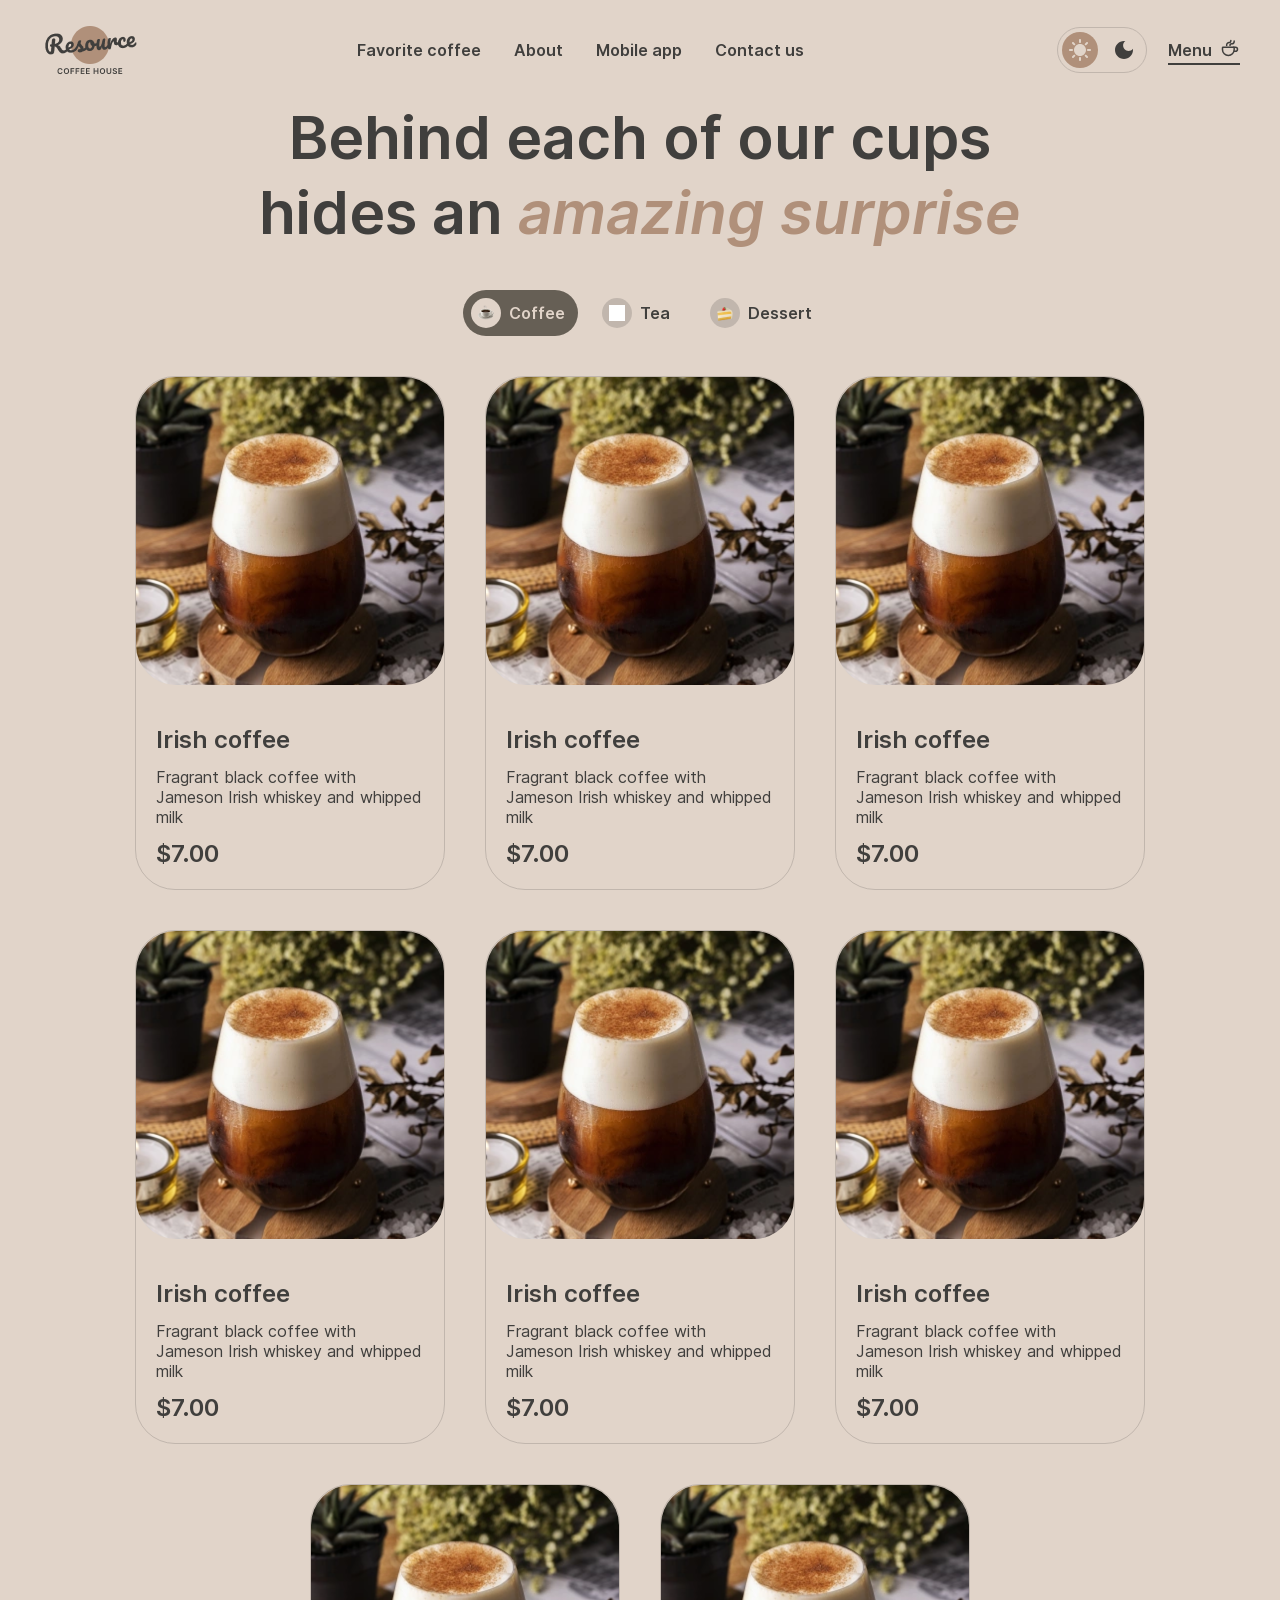
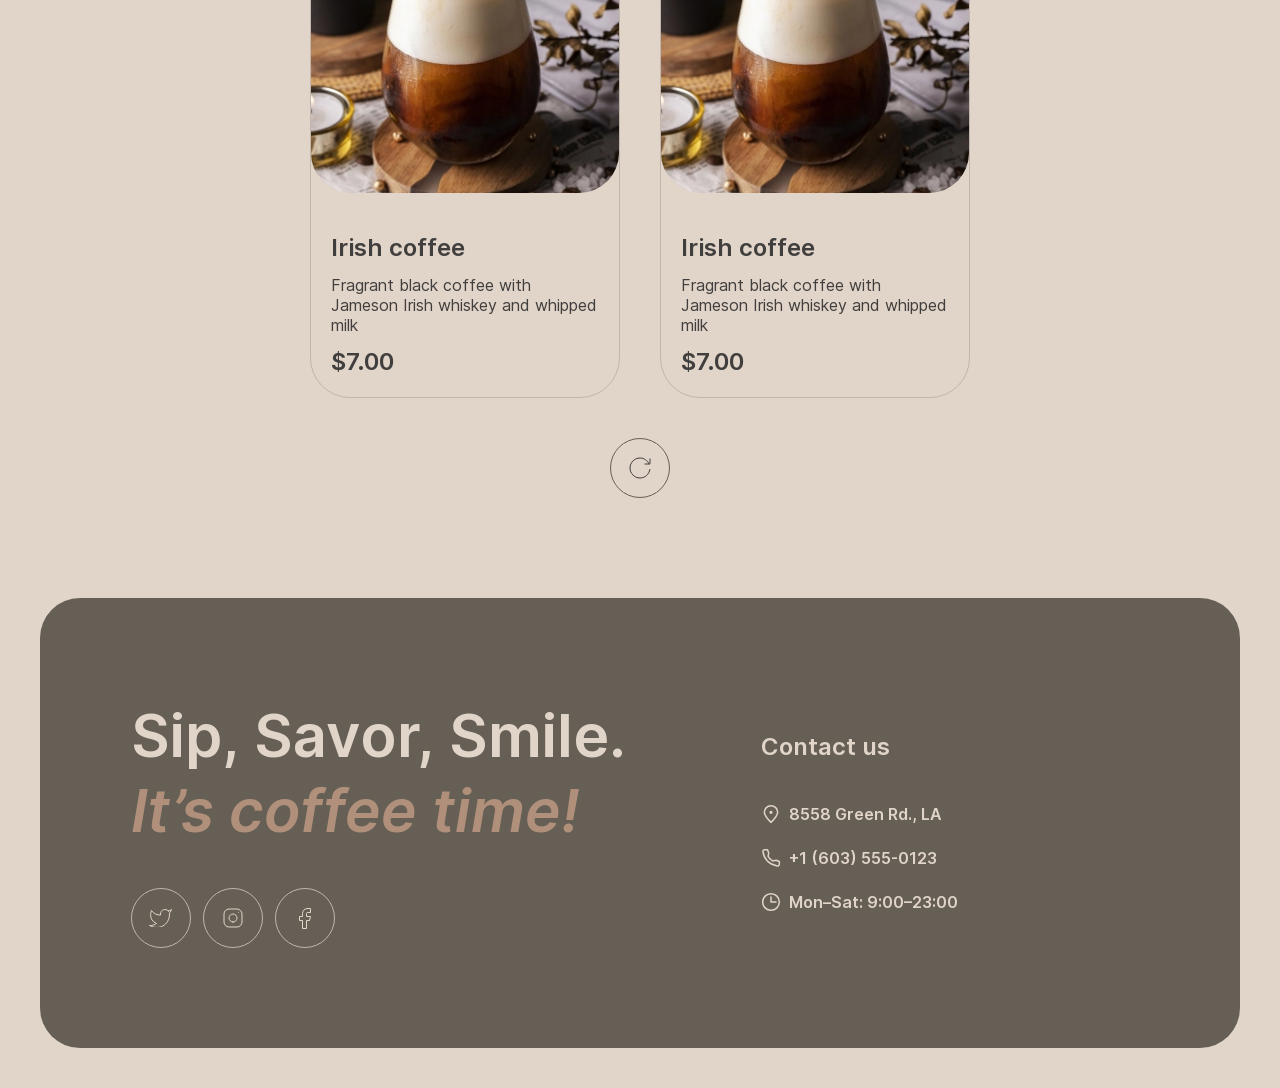
==== coffee.html @ 53952dc1 "feat: add menu page layout" ====
<!doctype html>
<html lang="en">
  <head>
    <meta charset="UTF-8" />
    <meta name="viewport" content="width=device-width, initial-scale=1.0" />
    <title>Coffee House</title>
    <link rel="stylesheet" href="./css/modern-normalize.css" />
    <link rel="stylesheet" href="./css/common.css" />
    <link rel="stylesheet" href="./css/header.css" />
    <link rel="stylesheet" href="./css/coffee.css" />
    <link rel="stylesheet" href="./css/footer.css" />
  </head>
  <body>
    <div class="bgc-wrapper">
      <header class="header">
        <div class="header-logo"></div>
        <nav class="header-nav">
          <ul class="nav-list">
            <li class="nav-item"><a href="#">Favorite coffee</a></li>
            <li class="nav-item"><a href="#">About</a></li>
            <li class="nav-item"><a href="#">Mobile app</a></li>
            <li class="nav-item"><a href="#">Contact us</a></li>
          </ul>
        </nav>
        <div class="header-actions">
          <div class="header-theme">
            <input
              class="input-header"
              type="radio"
              name="theme"
              id="light-theme"
              value="dark"
              checked
            />
            <label for="light-theme" class="label-light">
              <svg
                viewBox="0 0 22 22"
                xmlns="http://www.w3.org/2000/svg"
                xmlns:xlink="http://www.w3.org/1999/xlink"
                width="22.000000"
                height="22.000000"
                fill="none"
                customFrame="#000000"
              >
                <path
                  id="Sun"
                  d="M10 3L10 1C10 0.45 10.45 0 11 0C11.55 0 12 0.45 12 1L12 3C12 3.55 11.55 4 11 4C10.45 4 10 3.55 10 3ZM17.36 6.05L18.77 4.63C19.16 4.24 19.16 3.61 18.77 3.22C18.38 2.83 17.75 2.83 17.36 3.22L15.95 4.64C15.56 5.03 15.56 5.66 15.95 6.05C16.34 6.44 16.97 6.44 17.36 6.05ZM21 10L19 10C18.45 10 18 10.45 18 11C18 11.55 18.45 12 19 12L21 12C21.55 12 22 11.55 22 11C22 10.45 21.55 10 21 10ZM11 18C10.45 18 10 18.45 10 19L10 21C10 21.55 10.45 22 11 22C11.55 22 12 21.55 12 21L12 19C12 18.45 11.55 18 11 18ZM4.64 6.05L3.22 4.64C2.83 4.25 2.83 3.61 3.22 3.23C3.61 2.85 4.25 2.84 4.63 3.23L6.04 4.64C6.43 5.03 6.43 5.67 6.04 6.05C5.65 6.43 5.02 6.44 4.64 6.05ZM15.95 15.95C15.56 16.34 15.56 16.98 15.95 17.36L17.36 18.77C17.75 19.16 18.39 19.16 18.77 18.77C19.16 18.38 19.16 17.74 18.77 17.36L17.36 15.95C16.98 15.56 16.34 15.56 15.95 15.95ZM1 12L3 12C3.55 12 4 11.55 4 11C4 10.45 3.55 10 3 10L1 10C0.45 10 0 10.45 0 11C0 11.55 0.45 12 1 12ZM4.64 18.78L6.05 17.37C6.44 16.98 6.44 16.34 6.05 15.96C5.66 15.58 5.02 15.57 4.64 15.96L3.23 17.37C2.84 17.76 2.84 18.4 3.23 18.78C3.61 19.17 4.25 19.17 4.64 18.78ZM11 5C7.69 5 5 7.69 5 11C5 14.31 7.69 17 11 17C14.31 17 17 14.31 17 11C17 7.69 14.31 5 11 5Z"
                  fill-rule="evenodd"
                />
              </svg>
            </label>
            <input
              class="input-header"
              type="radio"
              name="theme"
              id="dark-theme"
              value="dark"
            />
            <label for="dark-theme" class="label-dark">
              <svg
                viewBox="0 0 18 18"
                xmlns="http://www.w3.org/2000/svg"
                xmlns:xlink="http://www.w3.org/1999/xlink"
                width="18.000000"
                height="18.000000"
                fill="none"
                customFrame="#000000"
              >
                <path
                  id="Moon"
                  d="M9 0C4.03 0 0 4.03 0 9C0 13.97 4.03 18 9 18C13.97 18 18 13.97 18 9C18 8.54 17.96 8.08 17.9 7.64C16.92 9.01 15.32 9.9 13.5 9.9C10.52 9.9 8.1 7.48 8.1 4.5C8.1 2.69 8.99 1.08 10.36 0.0999999C9.92 0.0399999 9.46 0 9 0Z"
                  fill-rule="nonzero"
                />
              </svg>
            </label>
          </div>
          <a class="link-menu active" href="#"
            >Menu
            <svg
              viewBox="0 0 20 20"
              xmlns="http://www.w3.org/2000/svg"
              xmlns:xlink="http://www.w3.org/1999/xlink"
              width="20.000000"
              height="20.000000"
              fill="none"
            >
              <rect
                id="coffee-cup"
                width="20.000000"
                height="20.000000"
                x="0.000000"
                y="0.000000"
              />
              <path
                id="Vector"
                d="M0 7.73333C0 8.0647 0.268629 8.33333 0.6 8.33333L11.0667 8.33333C11.398 8.33333 11.6667 8.0647 11.6667 7.73333L11.6667 5.83333C11.6667 2.61167 9.05499 0 5.83333 0C2.61167 0 0 2.61167 0 5.83333L0 7.73333Z"
                stroke="rgb(64,63,61)"
                stroke-linecap="round"
                stroke-linejoin="round"
                stroke-width="1.500000"
                transform="matrix(-1,0,0,-1,14.167,17.5)"
              />
              <path
                id="Vector 13"
                d="M4.16667 4.58333C4.16667 3.75 3.57143 2.91667 2.38095 2.91667C1.06599 2.91667 0 1.85068 0 0.535714L0 0"
                stroke="rgb(64,63,61)"
                stroke-linecap="round"
                stroke-linejoin="round"
                stroke-width="1.500000"
                transform="matrix(-1,0,0,1,14.167,2.91675)"
              />
              <path
                id="Vector 14"
                d="M4.16667 5L4.16667 4.58333C4.16667 3.20262 3.04738 2.08333 1.66667 2.08333C0.746192 2.08333 0 1.33714 0 0.416667L0 0"
                stroke="rgb(64,63,61)"
                stroke-linecap="round"
                stroke-linejoin="round"
                stroke-width="1.500000"
                transform="matrix(-1,0,0,1,10.833,2.5)"
              />
              <path
                id="Vector"
                d="M13.333 9.16675L15.4163 9.16675C16.5669 9.16675 17.4997 10.0995 17.4997 11.2501C17.4997 12.4007 16.5669 13.3334 15.4163 13.3334L14.1663 13.3334"
                stroke="rgb(64,63,61)"
                stroke-linecap="round"
                stroke-linejoin="round"
                stroke-width="1.500000"
              />
            </svg>
          </a>
          <button class="burger-button"></button>
        </div>
      </header>
      <main>
        <section class="menu">
          <h1 class="title-section">
            Behind each of our cups hides an
            <span class="text-accent">amazing surprise</span>
          </h1>
          <div class="switch-block">
            <input
              class="input-coffee"
              type="radio"
              name="switch-item"
              id="switch-coffee"
              value="coffee"
              checked
            />
            <label for="switch-coffee" class="switch-label switch-coffee">
              <span class="icon-wrapper">
                <img src="./assets/images/icons/coffe-icon.png" alt="" />
              </span>
              <span class="switch-text">Coffee</span>
            </label>
            <input
              class="input-coffee"
              type="radio"
              name="switch-item"
              id="switch-tea"
              value="tea"
            />
            <label for="switch-tea" class="switch-label switch-tea">
              <span class="icon-wrapper">
                <img src="./assets/images/icons/tea-icon.png" alt="" />
              </span>
              <span class="switch-text">Tea</span>
            </label>
            <input
              class="input-coffee"
              type="radio"
              name="switch-item"
              id="switch-dessert"
              value="dessert"
            />
            <label for="switch-dessert" class="switch-label switch-dessert">
              <span class="icon-wrapper">
                <img src="./assets/images/icons/dessert-icon.png" alt="" />
              </span>
              <span class="switch-text">Dessert</span></label
            >
          </div>
          <div class="container-cards">
            <div class="card">
              <div class="card-img">
                <img src="./assets/images/coffee/coffee-1.webp" alt="" />
              </div>
              <div class="card-description">
                <h3 class="card-title">Irish coffee</h3>
                <p class="card-text">
                  Fragrant black coffee with Jameson Irish whiskey and whipped
                  milk
                </p>
                <p class="card-price">$7.00</p>
              </div>
            </div>
            <div class="card">
              <div class="card-img">
                <img src="./assets/images/coffee/coffee-1.webp" alt="" />
              </div>
              <div class="card-description">
                <h3 class="card-title">Irish coffee</h3>
                <p class="card-text">
                  Fragrant black coffee with Jameson Irish whiskey and whipped
                  milk
                </p>
                <p class="card-price">$7.00</p>
              </div>
            </div>
            <div class="card">
              <div class="card-img">
                <img src="./assets/images/coffee/coffee-1.webp" alt="" />
              </div>
              <div class="card-description">
                <h3 class="card-title">Irish coffee</h3>
                <p class="card-text">
                  Fragrant black coffee with Jameson Irish whiskey and whipped
                  milk
                </p>
                <p class="card-price">$7.00</p>
              </div>
            </div>
            <div class="card">
              <div class="card-img">
                <img src="./assets/images/coffee/coffee-1.webp" alt="" />
              </div>
              <div class="card-description">
                <h3 class="card-title">Irish coffee</h3>
                <p class="card-text">
                  Fragrant black coffee with Jameson Irish whiskey and whipped
                  milk
                </p>
                <p class="card-price">$7.00</p>
              </div>
            </div>
            <div class="card">
              <div class="card-img">
                <img src="./assets/images/coffee/coffee-1.webp" alt="" />
              </div>
              <div class="card-description">
                <h3 class="card-title">Irish coffee</h3>
                <p class="card-text">
                  Fragrant black coffee with Jameson Irish whiskey and whipped
                  milk
                </p>
                <p class="card-price">$7.00</p>
              </div>
            </div>
            <div class="card">
              <div class="card-img">
                <img src="./assets/images/coffee/coffee-1.webp" alt="" />
              </div>
              <div class="card-description">
                <h3 class="card-title">Irish coffee</h3>
                <p class="card-text">
                  Fragrant black coffee with Jameson Irish whiskey and whipped
                  milk
                </p>
                <p class="card-price">$7.00</p>
              </div>
            </div>
            <div class="card">
              <div class="card-img">
                <img src="./assets/images/coffee/coffee-1.webp" alt="" />
              </div>
              <div class="card-description">
                <h3 class="card-title">Irish coffee</h3>
                <p class="card-text">
                  Fragrant black coffee with Jameson Irish whiskey and whipped
                  milk
                </p>
                <p class="card-price">$7.00</p>
              </div>
            </div>
            <div class="card">
              <div class="card-img">
                <img src="./assets/images/coffee/coffee-1.webp" alt="" />
              </div>
              <div class="card-description">
                <h3 class="card-title">Irish coffee</h3>
                <p class="card-text">
                  Fragrant black coffee with Jameson Irish whiskey and whipped
                  milk
                </p>
                <p class="card-price">$7.00</p>
              </div>
            </div>
          </div>
          <button class="button-refresh">
            <svg
              viewBox="0 0 24 24"
              xmlns="http://www.w3.org/2000/svg"
              xmlns:xlink="http://www.w3.org/1999/xlink"
              width="24.000000"
              height="24.000000"
              fill="none"
            >
              <path
                id="Ellipse"
                d="M21.8883 13.5C21.1645 18.3113 17.013 22 12 22C6.47715 22 2 17.5228 2 12C2 6.47715 6.47715 2 12 2C16.1006 2 19.6248 4.46819 21.1679 8"
                stroke-linecap="round"
                stroke-linejoin="round"
                stroke-width="1.000000"
              />
              <path
                id="Ellipse"
                d="M17 8L21.4 8C21.7314 8 22 7.73137 22 7.4L22 3"
                stroke-linecap="round"
                stroke-linejoin="round"
                stroke-width="1.000000"
              />
            </svg>
          </button>
        </section>
      </main>
      <footer class="footer">
        <div class="footer-offer">
          <h2 class="title-section">
            Sip, Savor, Smile.
            <span class="text-accent">It’s coffee time!</span>
          </h2>
          <ul class="social-link-list">
            <li class="social-link-item">
              <a class="social-link-link" href="#"
                ><svg
                  viewBox="0 0 23 18.949"
                  xmlns="http://www.w3.org/2000/svg"
                  xmlns:xlink="http://www.w3.org/1999/xlink"
                  width="23.000000"
                  height="18.948975"
                  fill="none"
                  customFrame="#000000"
                >
                  <path
                    id="Vector"
                    d="M19.36 2.04518C18.7577 1.35269 17.9573 0.861875 17.067 0.639109C16.1767 0.416343 15.2395 0.472378 14.3821 0.799636C13.5247 1.12689 12.7884 1.70958 12.273 2.4689C11.7575 3.22821 11.4877 4.12752 11.5 5.04518L11.5 6.04518C9.74263 6.09075 8.00127 5.701 6.43101 4.91063C4.86074 4.12026 3.51032 2.95382 2.5 1.51518C2.5 1.51518 -1.5 10.5152 7.5 14.5152C5.44053 15.9131 2.98716 16.6141 0.5 16.5152C9.5 21.5152 20.5 16.5152 20.5 5.01518C20.4991 4.73664 20.4723 4.45878 20.42 4.18518C21.4406 3.17868 22.5 0.515183 22.5 0.515183C22.5 0.515183 20.4821 1.70729 19.36 2.04518Z"
                    fill-rule="nonzero"
                    stroke-linecap="round"
                    stroke-linejoin="round"
                    stroke-width="1.000000"
                  />
                </svg>
              </a>
            </li>
            <li class="social-link-item">
              <a class="social-link-link" href="#">
                <svg
                  viewBox="0 0 24 24"
                  xmlns="http://www.w3.org/2000/svg"
                  width="24"
                  height="24"
                  fill="none"
                  stroke="currentColor"
                  stroke-width="1"
                >
                  <path
                    id="Vector"
                    d="M12 16C9.79086 16 8 14.2091 8 12C8 9.79086 9.79086 8 12 8C14.2091 8 16 9.79086 16 12C16 14.2091 14.2091 16 12 16Z"
                    stroke-linecap="round"
                    stroke-linejoin="round"
                  />
                  <path
                    id="Vector"
                    d="M3 16C3 18.7614 5.23858 21 8 21L16 21C18.7614 21 21 18.7614 21 16L21 8C21 5.23858 18.7614 3 16 3L8 3C5.23858 3 3 5.23858 3 8L3 16Z"
                  />
                  <path
                    id="Vector"
                    d="M17.5 6.51L17.51 6.5"
                    stroke-linecap="round"
                    stroke-linejoin="round"
                  />
                </svg>
              </a>
            </li>
            <li class="social-link-item">
              <a class="social-link-link" href="#">
                <svg
                  viewBox="0 0 12 21"
                  xmlns="http://www.w3.org/2000/svg"
                  xmlns:xlink="http://www.w3.org/1999/xlink"
                  width="12.000000"
                  height="21.000000"
                  fill="none"
                  customFrame="#000000"
                >
                  <path
                    id="Vector"
                    d="M8.5 0.5C7.17392 0.5 5.90215 1.02678 4.96447 1.96447C4.02678 2.90215 3.5 4.17392 3.5 5.5L3.5 8.5L0.5 8.5L0.5 12.5L3.5 12.5L3.5 20.5L7.5 20.5L7.5 12.5L10.5 12.5L11.5 8.5L7.5 8.5L7.5 5.5C7.5 5.23478 7.60536 4.98043 7.79289 4.79289C7.98043 4.60536 8.23478 4.5 8.5 4.5L11.5 4.5L11.5 0.5L8.5 0.5Z"
                    fill-rule="nonzero"
                    stroke-linecap="round"
                    stroke-linejoin="round"
                    stroke-width="1.000000"
                  />
                </svg>
              </a>
            </li>
          </ul>
        </div>
        <div class="footer-contacts">
          <h3 class="heading-contacts">Contact us</h3>
          <ul class="contacts-list">
            <li class="contacts-item">
              <a class="contacts-link" href="#">
                <svg
                  viewBox="0 0 20 20"
                  xmlns="http://www.w3.org/2000/svg"
                  xmlns:xlink="http://www.w3.org/1999/xlink"
                  width="20.000000"
                  height="20.000000"
                  fill="none"
                >
                  <rect
                    id="pin-alt"
                    width="20.000000"
                    height="20.000000"
                    x="0.000000"
                    y="0.000000"
                  />
                  <path
                    id="Ellipse"
                    d="M9.99967 18.3332C9.99967 18.3332 3.33301 12.0151 3.33301 8.33317C3.33301 4.65127 6.31778 1.6665 9.99967 1.6665C13.6816 1.6665 16.6663 4.65127 16.6663 8.33317C16.6663 12.0151 9.99967 18.3332 9.99967 18.3332Z"
                    fill-rule="nonzero"
                    stroke="rgb(225,212,201)"
                    stroke-width="1.500000"
                  />
                  <path
                    id="Vector"
                    d="M10.0003 9.16667C10.4606 9.16667 10.8337 8.79357 10.8337 8.33333C10.8337 7.8731 10.4606 7.5 10.0003 7.5C9.54009 7.5 9.16699 7.8731 9.16699 8.33333C9.16699 8.79357 9.54009 9.16667 10.0003 9.16667Z"
                    fill="rgb(225,212,201)"
                    fill-rule="nonzero"
                  />
                  <path
                    id="Vector"
                    d="M10.0003 9.16667C9.54009 9.16667 9.16699 8.79357 9.16699 8.33333C9.16699 7.8731 9.54009 7.5 10.0003 7.5C10.4606 7.5 10.8337 7.8731 10.8337 8.33333C10.8337 8.79357 10.4606 9.16667 10.0003 9.16667Z"
                    fill-rule="nonzero"
                    stroke="rgb(225,212,201)"
                    stroke-linecap="round"
                    stroke-linejoin="round"
                    stroke-width="1.500000"
                  />
                </svg>
                <span>8558 Green Rd., LA</span>
              </a>
            </li>
            <li class="contacts-item">
              <a class="contacts-link" href="">
                <svg
                  viewBox="0 0 20 20"
                  xmlns="http://www.w3.org/2000/svg"
                  xmlns:xlink="http://www.w3.org/1999/xlink"
                  width="20.000000"
                  height="20.000000"
                  fill="none"
                >
                  <rect
                    id="phone"
                    width="20.000000"
                    height="20.000000"
                    x="0.000000"
                    y="0.000000"
                  />
                  <path
                    id="Path"
                    d="M11.6665 12.9165C9.34845 11.753 7.91654 10.4165 7.08321 8.33317L7.72483 4.89142L6.51197 1.6665L3.72946 1.6665C2.60191 1.6665 1.7147 2.59979 1.90113 3.71181C2.29897 6.08478 3.37245 10.0391 6.24987 12.9165C9.27291 15.9395 13.5648 17.3312 16.1366 17.9284C17.2978 18.198 18.3332 17.2907 18.3332 16.0986L18.3332 13.4842L15.0984 12.2515L11.6665 12.9165Z"
                    fill-rule="nonzero"
                    stroke="rgb(225,212,201)"
                    stroke-linecap="round"
                    stroke-linejoin="round"
                    stroke-width="1.500000"
                  />
                </svg>
                <span>+1 (603) 555-0123</span>
              </a>
            </li>
            <li class="contacts-item">
              <a class="contacts-link" href="">
                <svg
                  viewBox="0 0 20 20"
                  xmlns="http://www.w3.org/2000/svg"
                  xmlns:xlink="http://www.w3.org/1999/xlink"
                  width="20.000000"
                  height="20.000000"
                  fill="none"
                >
                  <rect
                    id="clock"
                    width="20.000000"
                    height="20.000000"
                    x="0.000000"
                    y="0.000000"
                  />
                  <path
                    id="Vector"
                    d="M10 5L10 10L15 10"
                    stroke="rgb(225,212,201)"
                    stroke-linecap="round"
                    stroke-linejoin="round"
                    stroke-width="1.500000"
                  />
                  <path
                    id="Vector"
                    d="M10.0003 18.3332C5.39795 18.3332 1.66699 14.6022 1.66699 9.99984C1.66699 5.39746 5.39795 1.6665 10.0003 1.6665C14.6027 1.6665 18.3337 5.39746 18.3337 9.99984C18.3337 14.6022 14.6027 18.3332 10.0003 18.3332Z"
                    stroke="rgb(225,212,201)"
                    stroke-linecap="round"
                    stroke-linejoin="round"
                    stroke-width="1.500000"
                  />
                </svg>
                <span>Mon–Sat: 9:00–23:00</span>
              </a>
            </li>
          </ul>
        </div>
      </footer>
    </div>
  </body>
</html>
---- css/common.css ----
h1,
h2,
h3,
h4,
p,
figure {
  margin: 0;
}

ul,
ol {
  list-style: none;
  margin: 0;
  padding: 0;
}

a {
  text-decoration: none;
  color: inherit;
}

img {
  max-width: 100%;
  display: block;
}

@font-face {
  font-display: swap;
  font-family: "Inter";
  font-style: normal;
  font-weight: 400;
  src: url("../assets/fonts/Inter-Regular.woff2") format("woff2");
}

@font-face {
  font-display: swap;
  font-family: "Inter";
  font-style: italic;
  font-weight: 400;
  src: url("../assets/fonts/Inter-Italic.woff2") format("woff2");
}

@font-face {
  font-display: swap;
  font-family: "Inter";
  font-style: normal;
  font-weight: 600;
  src: url("../assets/fonts/Inter-SemiBold.woff2") format("woff2");
}

@font-face {
  font-display: swap;
  font-family: "Inter";
  font-style: italic;
  font-weight: 600;
  src: url("../assets/fonts/Inter-SemiBoldItalic.woff2") format("woff2");
}

:root {
  --text-primary: #403f3d;
  --text-inverse: #e1d4c9;
  --text-accent: #b0907a;

  --bgc-page: #e1d4c9;
  --bgc-container: #665f55;
  --bgc-overlay: #403f3dcc;

  --border-primary: #c1b6ad;
  --border-inverse: #665f55;

  --fs-basic: 1rem;

  --logo-url: url("../assets/images/logo/logo.png");
}

/* :root.dark {
  --text-primary: #e1d4c9;

  --bgc-page: #292826;
  --bgc-container: #403f3d;
  --bgc-overlay: #292826;

  --border-primary: #665f55;
  --border-inverse: #c1b6ad;

    --logo-url: url("../assets/images/logo/logo-dark.png");
} */

body {
  font-family: "Inter", sans-serif;
  font-size: var(--fs-basic);
  color: var(--text-primary);
}

.bgc-wrapper {
  max-width: 1440px;
  margin: 0 auto;
  padding: 20px 40px 40px;
  background-color: var(--bgc-page);
}

.title-section {
  font-size: 3.75rem;
  font-weight: 600;
  line-height: 125%;
  letter-spacing: 0;
}

.text-accent {
  font-style: italic;
  color: var(--text-accent);
}

@media (max-width: 768px) {
  .bgc-wrapper {
    padding-inline: clamp(
      16px,
      calc(16px + (40 - 16) * ((100vw - 380px) / (768 - 380))),
      40px
    );
  }

  .title-section {
    font-size: clamp(
      32px,
      calc(32px + (60 - 32) * ((100vw - 380px) / (768 - 380))),
      60px
    );
  }
}
---- css/header.css ----
.header {
  display: flex;
  justify-content: space-between;
  align-items: center;
  gap: 15px;
  width: 100%;
}

.header-logo {
  flex-shrink: 0;
  width: 100px;
  height: 60px;
  background: var(--logo-url) no-repeat center / cover;
}

.nav-list {
  display: flex;
  gap: clamp(
    10px,
    calc(10px + (40 - 10) * ((100vw - 768px) / (1440 - 768))),
    40px
  );
}

.nav-item a {
  display: block;
  font-size: 1rem;
  font-weight: 600;
  line-height: 150%;
  letter-spacing: 0%;
}

.header-actions {
  display: flex;
  align-items: center;
  margin-left: clamp(
    10px,
    calc(10px + (44 - 10) * ((100vw - 768px) / (1440 - 768))),
    44px
  );
  gap: clamp(
    10px,
    calc(10px + (24 - 10) * ((100vw - 768px) / (1440 - 768))),
    24px
  );
}

.header-theme {
  display: flex;
  gap: 8px;
  padding: 4px;
  border-radius: 100px;
  border: 1px solid var(--border-primary);
}

input[type="radio"] {
  opacity: 0;
  position: absolute;
  z-index: -1;
}

.input-header:checked + label {
  background-color: var(--text-accent);

  svg {
    fill: var(--text-inverse);
  }
}

.label-light,
.label-dark {
  display: flex;
  justify-content: center;
  align-items: center;
  width: 36px;
  height: 36px;
  border-radius: 100px;
  cursor: pointer;
  transition: background-color 0.3s;

  svg {
    fill: var(--text-primary);
    transition: fill 0.3s;
  }
}

.link-menu {
  position: relative;
  display: flex;
  gap: 8px;
  font-weight: 600;
  line-height: 150%;
  letter-spacing: 0%;
  color: var(--text-primary);

  &.active {
    pointer-events: none;

    &::after {
      width: 100%;
    }
  }
}

.link-menu::after {
  content: "";
  display: block;
  position: absolute;
  bottom: -3px;
  width: 0;
  height: 2px;
  background-color: var(--text-primary);
  transition: width 0.3s;
}

.burger-button {
  display: none;
  position: relative;
  width: 44px;
  height: 44px;
  border-radius: 50%;
  border: 1px solid var(--border-inverse);
  background-color: transparent;
}

.burger-button::before,
.burger-button::after {
  content: "";
  display: block;
  position: absolute;
  left: 50%;
  transform: translateX(-50%);
  width: 16px;
  border: 1px solid var(--text-primary);
}

.burger-button::before {
  top: 17px;
}

.burger-button::after {
  bottom: 17px;
}

/* Media */

@media (hover: hover) and (pointer: fine) {
  .label-light:hover,
  .label-dark:hover {
    background-color: var(--border-inverse);

    svg {
      fill: var(--text-inverse);
    }
  }

  .link-menu:hover::after {
    width: 100%;
  }
}

@media (max-width: 768px) {
  .label-light,
  .label-dark {
    width: 44px;
    height: 40px;
  }
  .burger-button {
    display: block;
  }

  .link-menu {
    display: none;
  }

  /* Adaptive burger menu */

  .header-nav {
    display: none;
  }

  .nav-list {
    gap: 60px;
  }

  .header-actions {
    gap: clamp(
      12px,
      calc(12px + (24 - 12) * ((100vw - 380px) / (768 - 380))),
      24px
    );
  }
}
---- css/coffee.css ----
.menu {
  margin-top: 20px;
  display: flex;
  flex-direction: column;
  align-items: center;
  gap: 40px;

  .title-section {
    max-width: 800px;
    text-align: center;
  }
}

.switch-block {
  display: flex;
  gap: 16px;
}

.switch-label {
  display: flex;
  align-items: center;
  gap: 8px;
  padding: 8px 16px 8px 8px;
  width: 100%;
  max-width: 115px;
  border-radius: 100px;
  cursor: pointer;
  transition: background-color 0.3s;

  .icon-wrapper {
    flex-shrink: 0;
    width: 30px;
    height: 30px;
    border-radius: 50%;
    background-color: var(--border-primary);
    display: flex;
    align-items: center;
    justify-content: center;
    transition: background-color 0.3s;
  }

  .switch-text {
    color: var(--text-primary);
    font-weight: 600;
    letter-spacing: 0;
    line-height: 150%;
    transition: color 0.3s;
  }
}

.input-coffee:checked + .switch-label {
  background-color: var(--bgc-container);

  .icon-wrapper {
    background-color: var(--bgc-page);
  }

  .switch-text {
    color: var(--text-inverse);
  }
}

.container-cards {
  display: flex;
  gap: 40px;
  justify-content: center;
  flex-wrap: wrap;
}

.card {
  flex-grow: 1;
  display: flex;
  flex-direction: column;
  gap: 20px;
  justify-content: center;
  max-width: 310px;
  border: 1px solid var(--border-primary);
  border-radius: 40px;

  .card-img {
    border-radius: 40px;
    overflow: hidden;
  }

  img {
    transform: scale(1.1);
    transition: transform 0.3s;
  }

  .card-description {
    display: flex;
    flex-direction: column;
    gap: 12px;
    padding: 20px;
  }

  .card-title,
  .card-price {
    font-size: 1.5rem;
    font-weight: 600;
    line-height: 125%;
    letter-spacing: 0;
  }

  .card-text {
    line-height: 125%;
    letter-spacing: 0;
  }
}

.button-refresh {
  display: flex;
  align-items: center;
  justify-content: center;
  width: 60px;
  height: 60px;
  background-color: transparent;
  border-radius: 50%;
  border: 1px solid var(--border-inverse);

  svg {
    stroke: var(--text-primary);
  }
}

@media (hover: hover) and (pointer: fine) {
  .switch-label:hover {
    background-color: var(--bgc-container);

    .icon-wrapper {
      background-color: var(--bgc-page);
    }

    .switch-text {
      color: var(--text-inverse);
    }
  }

  .card:hover {
    img {
      transform: scale(1);
    }
  }
}

@media (max-width: 768px) {
  .switch-block {
    gap: clamp(
      8px,
      calc(8px + (16 - 8) * ((100vw - 380px) / (768 - 380))),
      16px
    );
  }

  .card {
    display: none;
  }

  .card:nth-child(1),
  .card:nth-child(2),
  .card:nth-child(3),
  .card:nth-child(4) {
    display: flex;
  }
}

@media (max-width: 360px) {
  .switch-block {
    flex-direction: column;
  }
}
---- css/footer.css ----
.footer {
  margin-top: 100px;
  display: flex;
  align-items: center;
  gap: 100px;
  padding: 100px
    clamp(
      60px,
      calc(60px + (100 - 60) * ((100vw - 760px) / (1440 - 768))),
      100px
    );
  background-color: var(--bgc-container);
  border-radius: 40px;

  .title-section {
    color: var(--text-inverse);
  }
}

.footer-offer,
.footer-contacts {
  display: flex;
  flex-direction: column;
  gap: 40px;
  max-width: 530px;
}

.social-link-list {
  display: flex;
  gap: 12px;
}

.social-link-link {
  display: flex;
  justify-content: center;
  align-items: center;
  width: 60px;
  height: 60px;
  border-radius: 50%;
  border: 1px solid var(--border-primary);
  transition:
    border-color 0.3s,
    background-color 0.3s;

  svg {
    stroke: var(--text-inverse);
    transition: 0.3s;
  }
}

.social-link-link:hover {
  border-color: var(--bgc-page);
  background-color: var(--bgc-page);

  svg {
    stroke: var(--text-primary);
  }
}

.heading-contacts {
  font-size: 1.5rem;
  font-weight: 600;
  line-height: 125%;
  letter-spacing: 0%;
  color: var(--text-inverse);
}

.contacts-list {
  display: flex;
  flex-direction: column;
  gap: 20px;
}

.contacts-link {
  position: relative;
  display: flex;
  align-items: center;
  gap: 8px;
  color: var(--text-inverse);
  font-weight: 600;
  line-height: 150%;
  letter-spacing: 0;
}

.contacts-link::after {
  content: "";
  display: block;
  position: absolute;
  bottom: -3px;
  width: 0;
  height: 2px;
  background-color: var(--text-inverse);
  transition: width 0.3s;
}

.contacts-link:hover::after {
  width: 100%;
}

@media (max-width: 768px) {
  .footer {
    padding: clamp(
        60px,
        calc(60px + (100 - 60) * ((100vw - 380px) / (768 - 380))),
        100px
      )
      clamp(
        16px,
        calc(16px + (60 - 16) * ((100vw - 380px) / (768 - 380))),
        60px
      );

    flex-direction: column;
    align-items: start;
    gap: clamp(
      40px,
      calc(40px + (100 - 40) * ((100vw - 380px) / (768 - 380))),
      100px
    );
  }
}
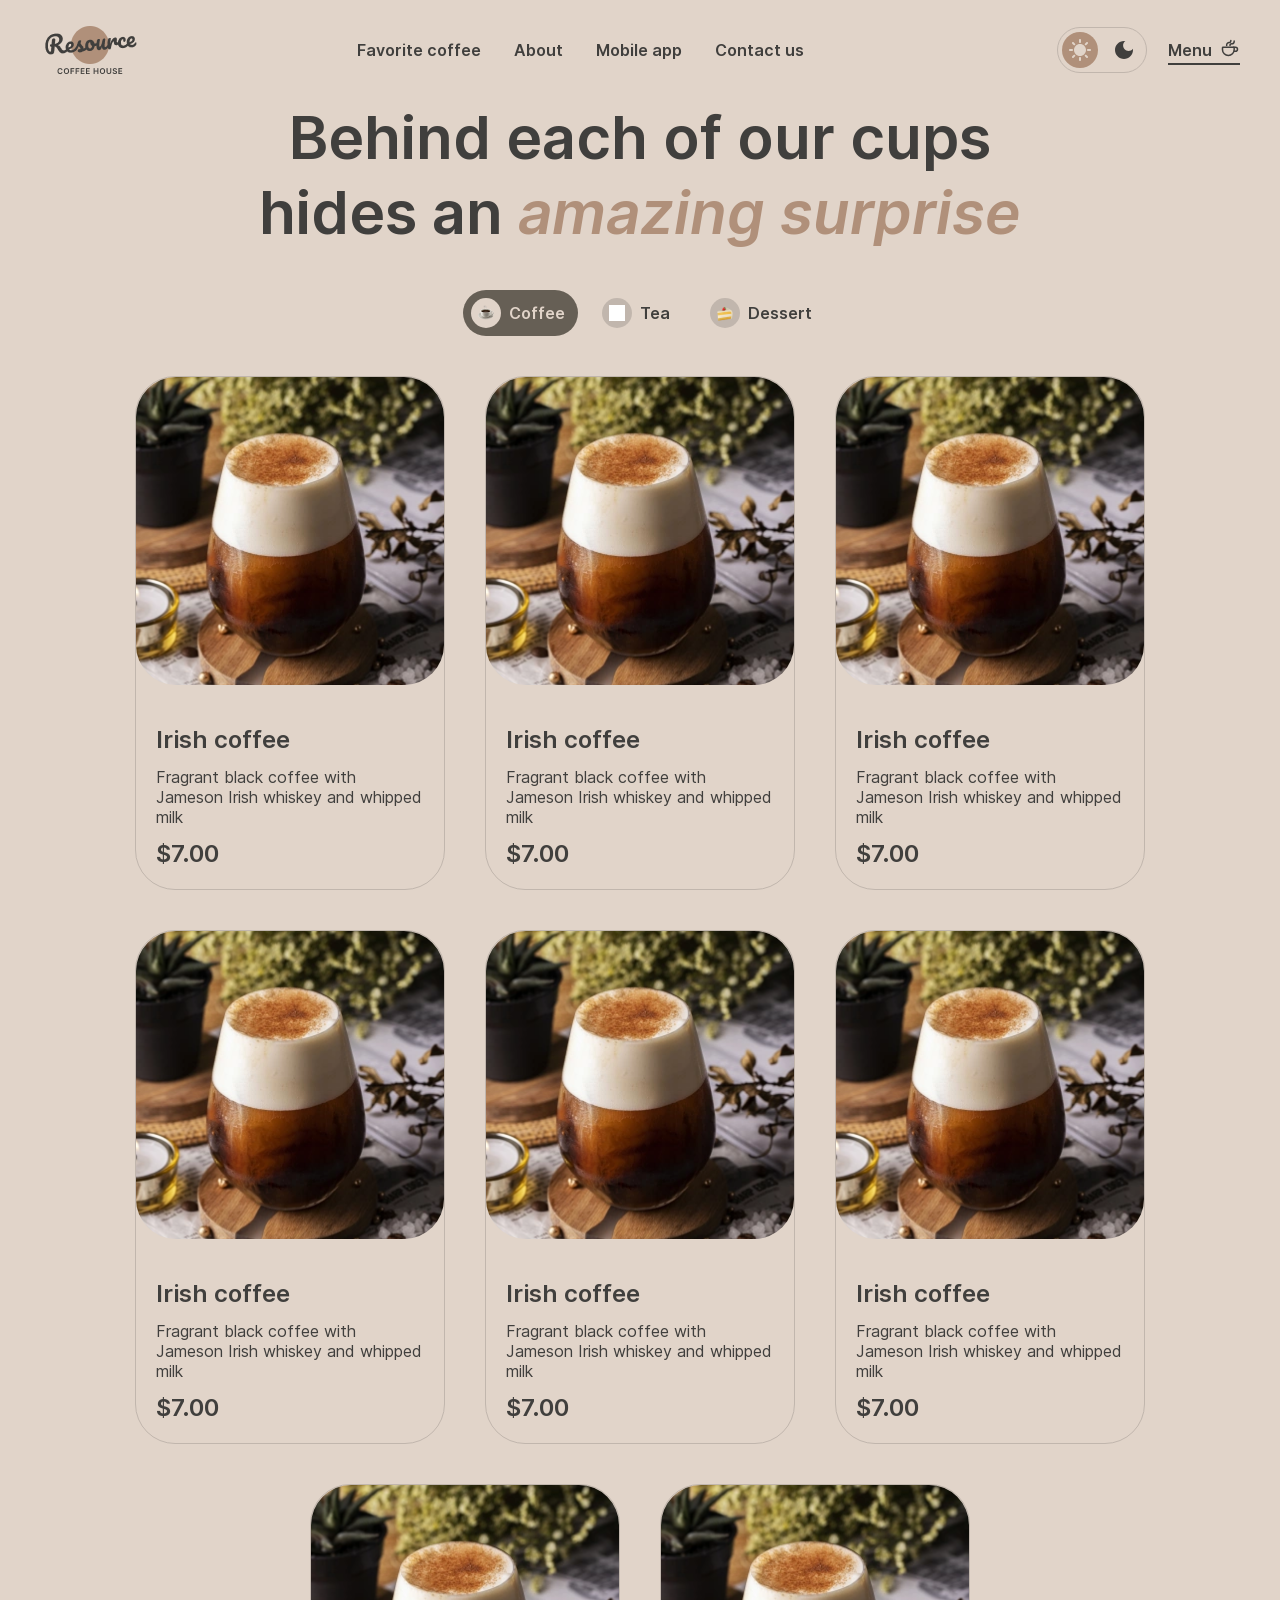
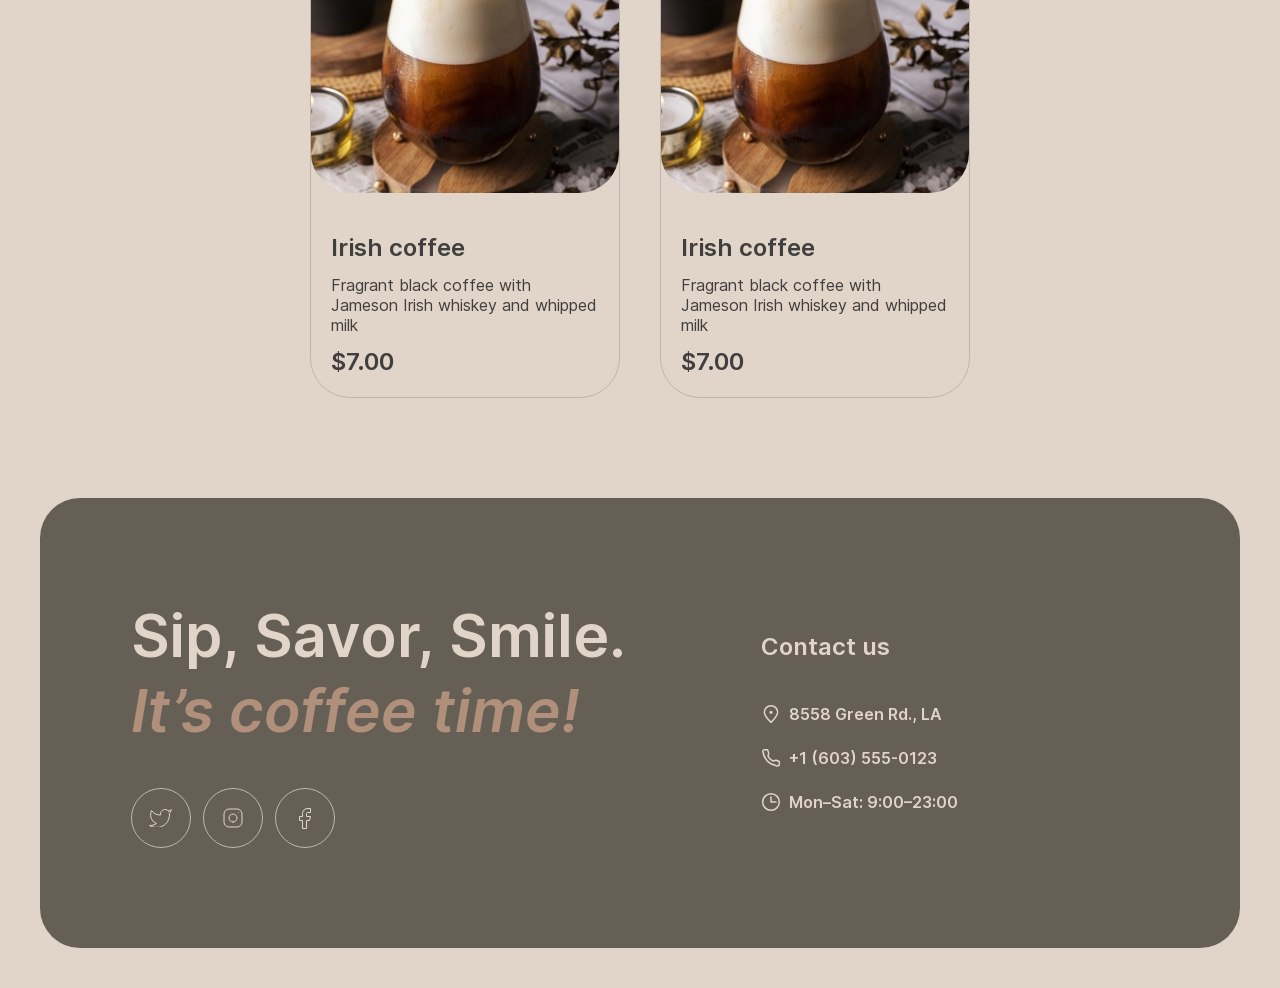
==== commit ccbe6484: "feat: add adresses to links" ====
--- a/coffee.html
+++ b/coffee.html
@@ -13,13 +13,17 @@
   <body>
     <div class="bgc-wrapper">
       <header class="header">
-        <div class="header-logo"></div>
+        <a class="header-logo" href="./index.html"></a>
         <nav class="header-nav">
           <ul class="nav-list">
-            <li class="nav-item"><a href="#">Favorite coffee</a></li>
-            <li class="nav-item"><a href="#">About</a></li>
-            <li class="nav-item"><a href="#">Mobile app</a></li>
-            <li class="nav-item"><a href="#">Contact us</a></li>
+            <li class="nav-item">
+              <a href="./index.html#favorite-coffee">Favorite coffee</a>
+            </li>
+            <li class="nav-item"><a href="./index.html#about">About</a></li>
+            <li class="nav-item">
+              <a href="./index.html#mobile-apps">Mobile app</a>
+            </li>
+            <li class="nav-item"><a href="#footer">Contact us</a></li>
           </ul>
         </nav>
         <div class="header-actions">
@@ -312,7 +316,7 @@
           </button>
         </section>
       </main>
-      <footer class="footer">
+      <footer class="footer" id="footer">
         <div class="footer-offer">
           <h2 class="title-section">
             Sip, Savor, Smile.
--- a/css/common.css
+++ b/css/common.css
@@ -86,6 +86,10 @@
     --logo-url: url("../assets/images/logo/logo-dark.png");
 } */
 
+html {
+  scroll-behavior: smooth;
+}
+
 body {
   font-family: "Inter", sans-serif;
   font-size: var(--fs-basic);
--- a/css/header.css
+++ b/css/header.css
@@ -7,6 +7,7 @@
 }
 
 .header-logo {
+  display: block;
   flex-shrink: 0;
   width: 100px;
   height: 60px;
@@ -28,6 +29,7 @@
   font-weight: 600;
   line-height: 150%;
   letter-spacing: 0%;
+  transition: color 0.3s;
 }
 
 .header-actions {
@@ -145,6 +147,10 @@
 /* Media */
 
 @media (hover: hover) and (pointer: fine) {
+  .nav-item a:hover {
+    color: var(--border-inverse);
+  }
+
   .label-light:hover,
   .label-dark:hover {
     background-color: var(--border-inverse);
--- a/css/coffee.css
+++ b/css/coffee.css
@@ -76,6 +76,7 @@
   max-width: 310px;
   border: 1px solid var(--border-primary);
   border-radius: 40px;
+  cursor: pointer;
 
   .card-img {
     border-radius: 40px;
@@ -109,7 +110,7 @@
 }
 
 .button-refresh {
-  display: flex;
+  display: none;
   align-items: center;
   justify-content: center;
   width: 60px;
@@ -162,6 +163,10 @@
   .card:nth-child(4) {
     display: flex;
   }
+
+  .button-refresh {
+    display: flex;
+  }
 }
 
 @media (max-width: 360px) {
--- a/css/footer.css
+++ b/css/footer.css
@@ -48,15 +48,6 @@
   }
 }
 
-.social-link-link:hover {
-  border-color: var(--bgc-page);
-  background-color: var(--bgc-page);
-
-  svg {
-    stroke: var(--text-primary);
-  }
-}
-
 .heading-contacts {
   font-size: 1.5rem;
   font-weight: 600;
@@ -93,8 +84,19 @@
   transition: width 0.3s;
 }
 
-.contacts-link:hover::after {
-  width: 100%;
+@media (hover: hover) and (pointer: fine) {
+  .contacts-link:hover::after {
+    width: 100%;
+  }
+
+  .social-link-link:hover {
+    border-color: var(--bgc-page);
+    background-color: var(--bgc-page);
+
+    svg {
+      stroke: var(--text-primary);
+    }
+  }
 }
 
 @media (max-width: 768px) {
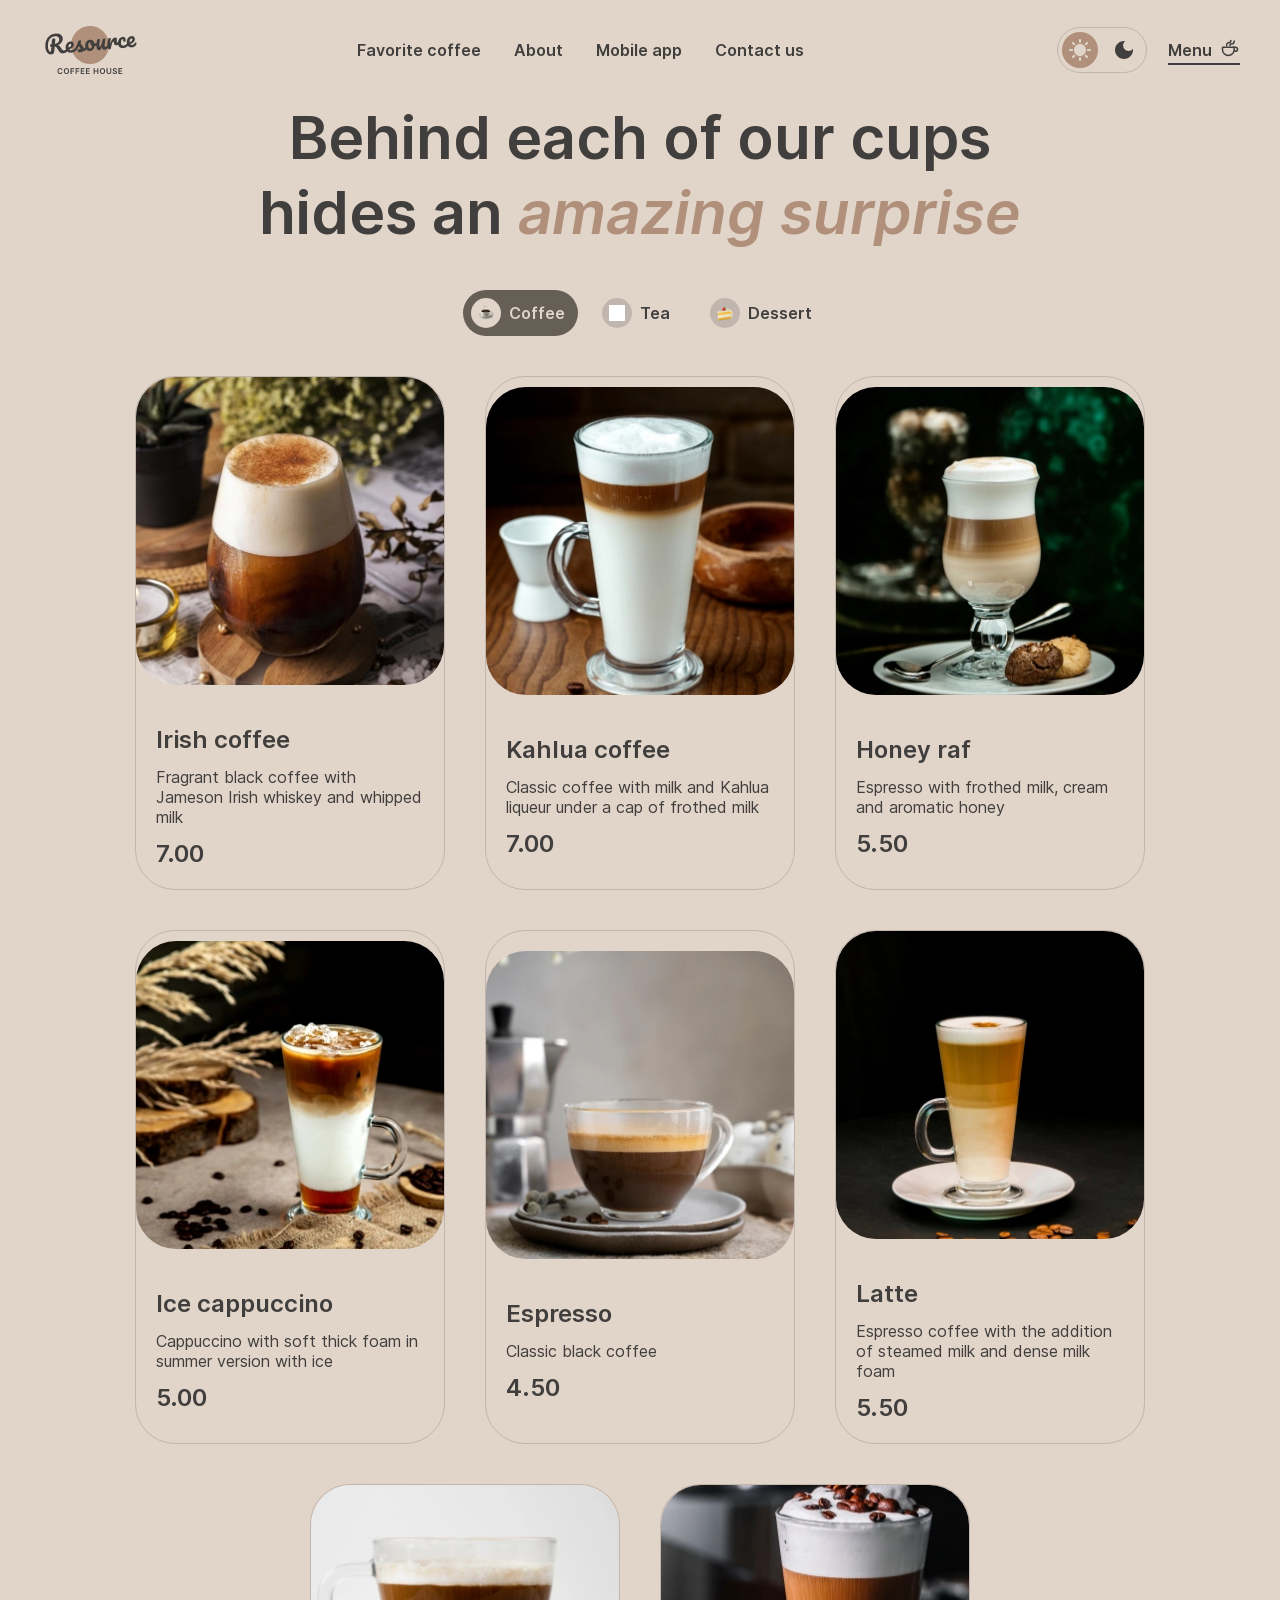
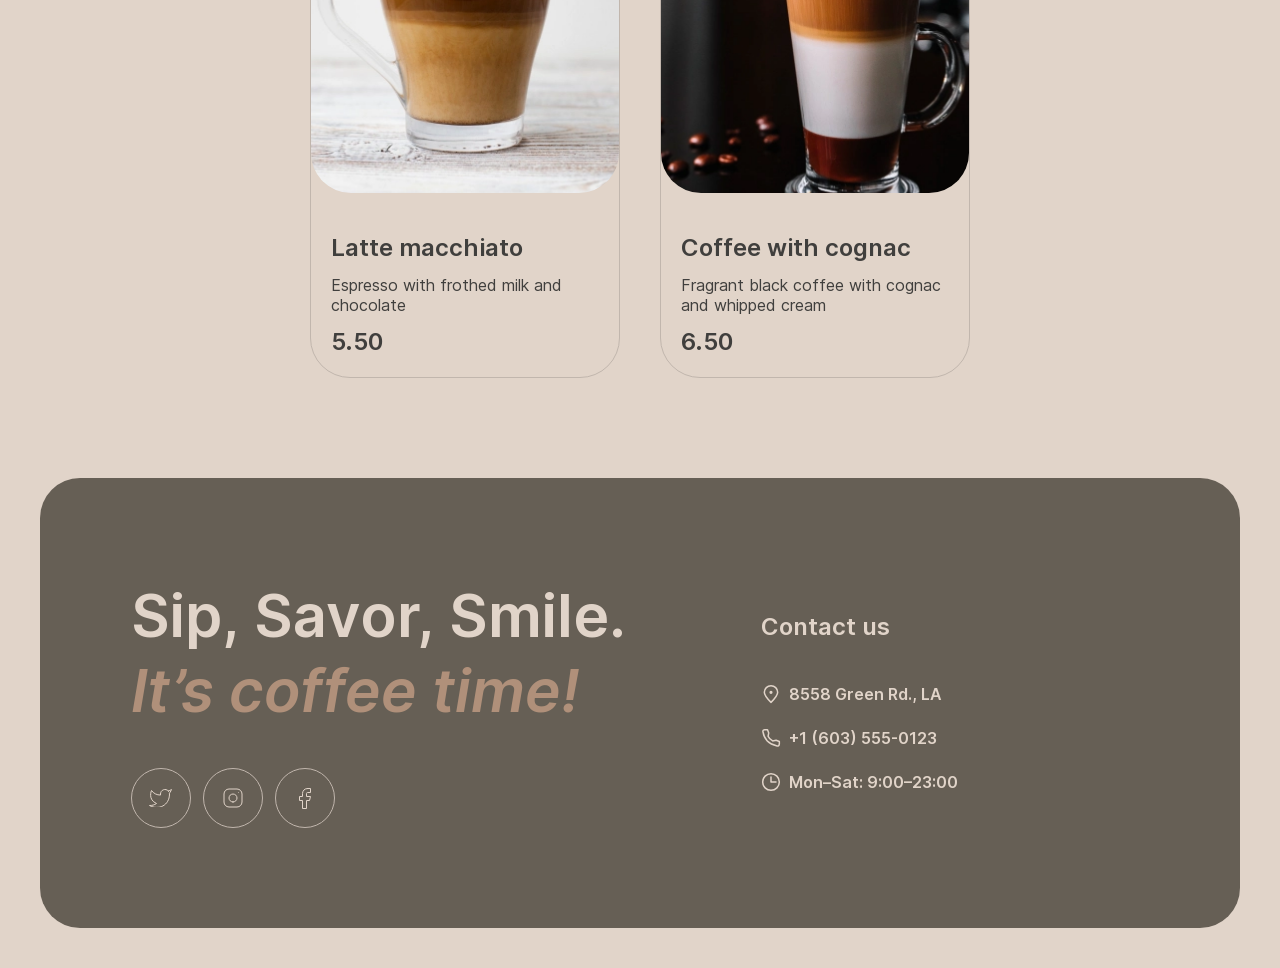
==== commit 1eca693c: "feat: implement switching category and add favicon" ====
--- a/coffee.html
+++ b/coffee.html
@@ -4,11 +4,20 @@
     <meta charset="UTF-8" />
     <meta name="viewport" content="width=device-width, initial-scale=1.0" />
     <title>Coffee House</title>
+    <link rel="icon" type="image/svg+xml" href="./favicon.svg" />
     <link rel="stylesheet" href="./css/modern-normalize.css" />
     <link rel="stylesheet" href="./css/common.css" />
     <link rel="stylesheet" href="./css/header.css" />
     <link rel="stylesheet" href="./css/coffee.css" />
     <link rel="stylesheet" href="./css/footer.css" />
+
+    <script>
+      if (localStorage.getItem("theme-taty4-kcnThs7") === "dark") {
+        document.documentElement.setAttribute("data-theme", "dark");
+      }
+    </script>
+
+    <script type="module" defer src="./assets/js/coffee.js"></script>
   </head>
   <body>
     <div class="bgc-wrapper">
@@ -33,8 +42,7 @@
               type="radio"
               name="theme"
               id="light-theme"
-              value="dark"
-              checked
+              value="light"
             />
             <label for="light-theme" class="label-light">
               <svg
@@ -88,17 +96,9 @@
               height="20.000000"
               fill="none"
             >
-              <rect
-                id="coffee-cup"
-                width="20.000000"
-                height="20.000000"
-                x="0.000000"
-                y="0.000000"
-              />
               <path
                 id="Vector"
                 d="M0 7.73333C0 8.0647 0.268629 8.33333 0.6 8.33333L11.0667 8.33333C11.398 8.33333 11.6667 8.0647 11.6667 7.73333L11.6667 5.83333C11.6667 2.61167 9.05499 0 5.83333 0C2.61167 0 0 2.61167 0 5.83333L0 7.73333Z"
-                stroke="rgb(64,63,61)"
                 stroke-linecap="round"
                 stroke-linejoin="round"
                 stroke-width="1.500000"
@@ -107,7 +107,6 @@
               <path
                 id="Vector 13"
                 d="M4.16667 4.58333C4.16667 3.75 3.57143 2.91667 2.38095 2.91667C1.06599 2.91667 0 1.85068 0 0.535714L0 0"
-                stroke="rgb(64,63,61)"
                 stroke-linecap="round"
                 stroke-linejoin="round"
                 stroke-width="1.500000"
@@ -116,7 +115,6 @@
               <path
                 id="Vector 14"
                 d="M4.16667 5L4.16667 4.58333C4.16667 3.20262 3.04738 2.08333 1.66667 2.08333C0.746192 2.08333 0 1.33714 0 0.416667L0 0"
-                stroke="rgb(64,63,61)"
                 stroke-linecap="round"
                 stroke-linejoin="round"
                 stroke-width="1.500000"
@@ -125,7 +123,6 @@
               <path
                 id="Vector"
                 d="M13.333 9.16675L15.4163 9.16675C16.5669 9.16675 17.4997 10.0995 17.4997 11.2501C17.4997 12.4007 16.5669 13.3334 15.4163 13.3334L14.1663 13.3334"
-                stroke="rgb(64,63,61)"
                 stroke-linecap="round"
                 stroke-linejoin="round"
                 stroke-width="1.500000"
@@ -183,112 +180,7 @@
               <span class="switch-text">Dessert</span></label
             >
           </div>
-          <div class="container-cards">
-            <div class="card">
-              <div class="card-img">
-                <img src="./assets/images/coffee/coffee-1.webp" alt="" />
-              </div>
-              <div class="card-description">
-                <h3 class="card-title">Irish coffee</h3>
-                <p class="card-text">
-                  Fragrant black coffee with Jameson Irish whiskey and whipped
-                  milk
-                </p>
-                <p class="card-price">$7.00</p>
-              </div>
-            </div>
-            <div class="card">
-              <div class="card-img">
-                <img src="./assets/images/coffee/coffee-1.webp" alt="" />
-              </div>
-              <div class="card-description">
-                <h3 class="card-title">Irish coffee</h3>
-                <p class="card-text">
-                  Fragrant black coffee with Jameson Irish whiskey and whipped
-                  milk
-                </p>
-                <p class="card-price">$7.00</p>
-              </div>
-            </div>
-            <div class="card">
-              <div class="card-img">
-                <img src="./assets/images/coffee/coffee-1.webp" alt="" />
-              </div>
-              <div class="card-description">
-                <h3 class="card-title">Irish coffee</h3>
-                <p class="card-text">
-                  Fragrant black coffee with Jameson Irish whiskey and whipped
-                  milk
-                </p>
-                <p class="card-price">$7.00</p>
-              </div>
-            </div>
-            <div class="card">
-              <div class="card-img">
-                <img src="./assets/images/coffee/coffee-1.webp" alt="" />
-              </div>
-              <div class="card-description">
-                <h3 class="card-title">Irish coffee</h3>
-                <p class="card-text">
-                  Fragrant black coffee with Jameson Irish whiskey and whipped
-                  milk
-                </p>
-                <p class="card-price">$7.00</p>
-              </div>
-            </div>
-            <div class="card">
-              <div class="card-img">
-                <img src="./assets/images/coffee/coffee-1.webp" alt="" />
-              </div>
-              <div class="card-description">
-                <h3 class="card-title">Irish coffee</h3>
-                <p class="card-text">
-                  Fragrant black coffee with Jameson Irish whiskey and whipped
-                  milk
-                </p>
-                <p class="card-price">$7.00</p>
-              </div>
-            </div>
-            <div class="card">
-              <div class="card-img">
-                <img src="./assets/images/coffee/coffee-1.webp" alt="" />
-              </div>
-              <div class="card-description">
-                <h3 class="card-title">Irish coffee</h3>
-                <p class="card-text">
-                  Fragrant black coffee with Jameson Irish whiskey and whipped
-                  milk
-                </p>
-                <p class="card-price">$7.00</p>
-              </div>
-            </div>
-            <div class="card">
-              <div class="card-img">
-                <img src="./assets/images/coffee/coffee-1.webp" alt="" />
-              </div>
-              <div class="card-description">
-                <h3 class="card-title">Irish coffee</h3>
-                <p class="card-text">
-                  Fragrant black coffee with Jameson Irish whiskey and whipped
-                  milk
-                </p>
-                <p class="card-price">$7.00</p>
-              </div>
-            </div>
-            <div class="card">
-              <div class="card-img">
-                <img src="./assets/images/coffee/coffee-1.webp" alt="" />
-              </div>
-              <div class="card-description">
-                <h3 class="card-title">Irish coffee</h3>
-                <p class="card-text">
-                  Fragrant black coffee with Jameson Irish whiskey and whipped
-                  milk
-                </p>
-                <p class="card-price">$7.00</p>
-              </div>
-            </div>
-          </div>
+          <div class="container-cards"></div>
           <button class="button-refresh">
             <svg
               viewBox="0 0 24 24"
--- a/css/common.css
+++ b/css/common.css
@@ -73,7 +73,7 @@
   --logo-url: url("../assets/images/logo/logo.png");
 }
 
-/* :root.dark {
+[data-theme="dark"] {
   --text-primary: #e1d4c9;
 
   --bgc-page: #292826;
@@ -83,10 +83,9 @@
   --border-primary: #665f55;
   --border-inverse: #c1b6ad;
 
-    --logo-url: url("../assets/images/logo/logo-dark.png");
-} */
-
-html {
+  --logo-url: url("../assets/images/logo/logo-dark.png");
+}
+*/ html {
   scroll-behavior: smooth;
 }
 
--- a/css/header.css
+++ b/css/header.css
@@ -102,6 +102,10 @@
       width: 100%;
     }
   }
+
+  svg {
+    stroke: var(--text-primary);
+  }
 }
 
 .link-menu::after {
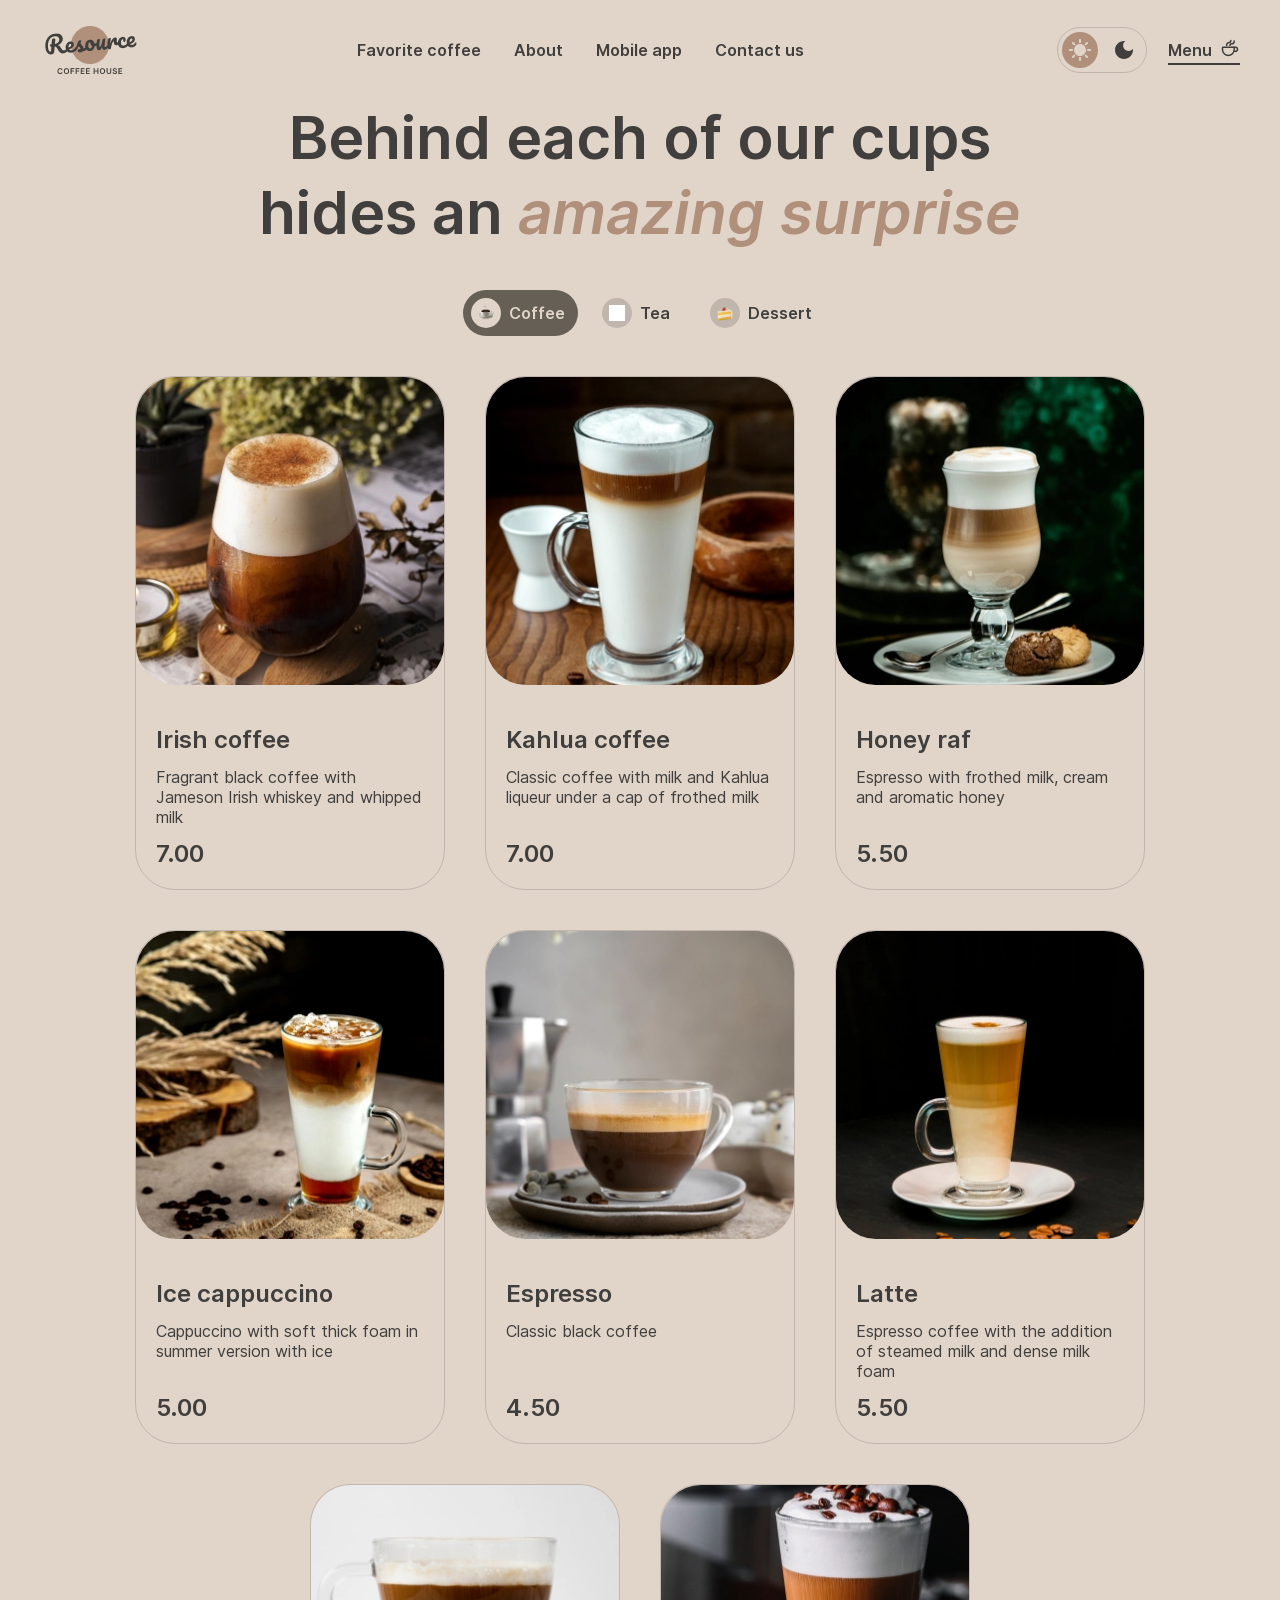
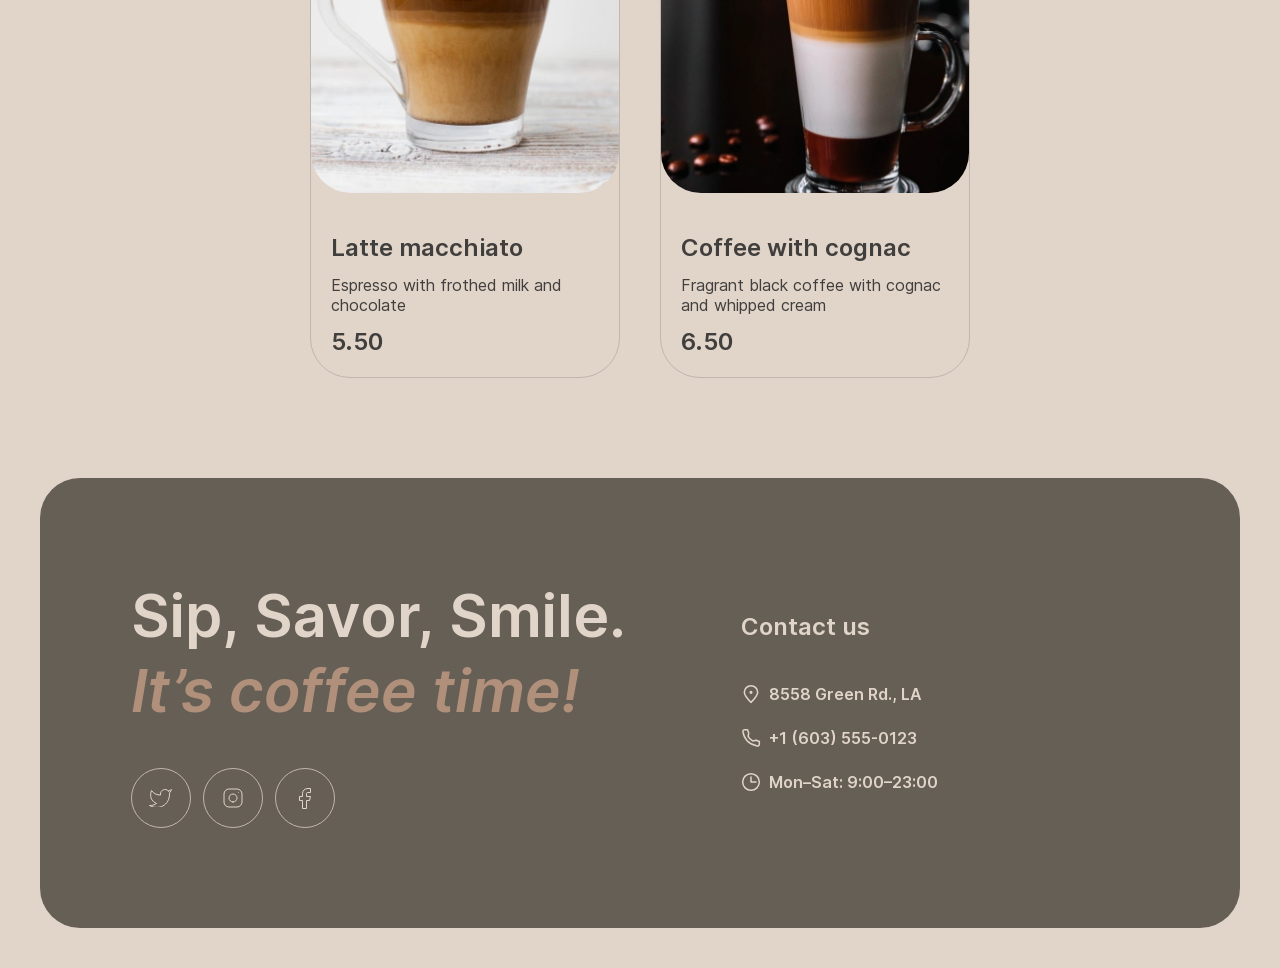
==== commit aedc8c03: "fix: move icon to css om page menu" ====
--- a/coffee.html
+++ b/coffee.html
@@ -20,393 +20,385 @@
     <script type="module" defer src="./assets/js/coffee.js"></script>
   </head>
   <body>
-    <div class="bgc-wrapper">
-      <header class="header">
-        <a class="header-logo" href="./index.html"></a>
-        <nav class="header-nav">
-          <ul class="nav-list">
-            <li class="nav-item">
-              <a href="./index.html#favorite-coffee">Favorite coffee</a>
-            </li>
-            <li class="nav-item"><a href="./index.html#about">About</a></li>
-            <li class="nav-item">
-              <a href="./index.html#mobile-apps">Mobile app</a>
-            </li>
-            <li class="nav-item"><a href="#footer">Contact us</a></li>
-          </ul>
-        </nav>
-        <div class="header-actions">
-          <div class="header-theme">
-            <input
-              class="input-header"
-              type="radio"
-              name="theme"
-              id="light-theme"
-              value="light"
-            />
-            <label for="light-theme" class="label-light">
-              <svg
-                viewBox="0 0 22 22"
-                xmlns="http://www.w3.org/2000/svg"
-                xmlns:xlink="http://www.w3.org/1999/xlink"
-                width="22.000000"
-                height="22.000000"
-                fill="none"
-                customFrame="#000000"
-              >
-                <path
-                  id="Sun"
-                  d="M10 3L10 1C10 0.45 10.45 0 11 0C11.55 0 12 0.45 12 1L12 3C12 3.55 11.55 4 11 4C10.45 4 10 3.55 10 3ZM17.36 6.05L18.77 4.63C19.16 4.24 19.16 3.61 18.77 3.22C18.38 2.83 17.75 2.83 17.36 3.22L15.95 4.64C15.56 5.03 15.56 5.66 15.95 6.05C16.34 6.44 16.97 6.44 17.36 6.05ZM21 10L19 10C18.45 10 18 10.45 18 11C18 11.55 18.45 12 19 12L21 12C21.55 12 22 11.55 22 11C22 10.45 21.55 10 21 10ZM11 18C10.45 18 10 18.45 10 19L10 21C10 21.55 10.45 22 11 22C11.55 22 12 21.55 12 21L12 19C12 18.45 11.55 18 11 18ZM4.64 6.05L3.22 4.64C2.83 4.25 2.83 3.61 3.22 3.23C3.61 2.85 4.25 2.84 4.63 3.23L6.04 4.64C6.43 5.03 6.43 5.67 6.04 6.05C5.65 6.43 5.02 6.44 4.64 6.05ZM15.95 15.95C15.56 16.34 15.56 16.98 15.95 17.36L17.36 18.77C17.75 19.16 18.39 19.16 18.77 18.77C19.16 18.38 19.16 17.74 18.77 17.36L17.36 15.95C16.98 15.56 16.34 15.56 15.95 15.95ZM1 12L3 12C3.55 12 4 11.55 4 11C4 10.45 3.55 10 3 10L1 10C0.45 10 0 10.45 0 11C0 11.55 0.45 12 1 12ZM4.64 18.78L6.05 17.37C6.44 16.98 6.44 16.34 6.05 15.96C5.66 15.58 5.02 15.57 4.64 15.96L3.23 17.37C2.84 17.76 2.84 18.4 3.23 18.78C3.61 19.17 4.25 19.17 4.64 18.78ZM11 5C7.69 5 5 7.69 5 11C5 14.31 7.69 17 11 17C14.31 17 17 14.31 17 11C17 7.69 14.31 5 11 5Z"
-                  fill-rule="evenodd"
-                />
-              </svg>
-            </label>
-            <input
-              class="input-header"
-              type="radio"
-              name="theme"
-              id="dark-theme"
-              value="dark"
-            />
-            <label for="dark-theme" class="label-dark">
-              <svg
-                viewBox="0 0 18 18"
-                xmlns="http://www.w3.org/2000/svg"
-                xmlns:xlink="http://www.w3.org/1999/xlink"
-                width="18.000000"
-                height="18.000000"
-                fill="none"
-                customFrame="#000000"
-              >
-                <path
-                  id="Moon"
-                  d="M9 0C4.03 0 0 4.03 0 9C0 13.97 4.03 18 9 18C13.97 18 18 13.97 18 9C18 8.54 17.96 8.08 17.9 7.64C16.92 9.01 15.32 9.9 13.5 9.9C10.52 9.9 8.1 7.48 8.1 4.5C8.1 2.69 8.99 1.08 10.36 0.0999999C9.92 0.0399999 9.46 0 9 0Z"
-                  fill-rule="nonzero"
-                />
-              </svg>
-            </label>
-          </div>
-          <a class="link-menu active" href="#"
-            >Menu
+    <header class="header">
+      <a class="header-logo" href="./index.html"></a>
+      <nav class="header-nav">
+        <ul class="nav-list">
+          <li class="nav-item">
+            <a href="./index.html#favorite-coffee">Favorite coffee</a>
+          </li>
+          <li class="nav-item"><a href="./index.html#about">About</a></li>
+          <li class="nav-item">
+            <a href="./index.html#mobile-apps">Mobile app</a>
+          </li>
+          <li class="nav-item"><a href="#footer">Contact us</a></li>
+        </ul>
+      </nav>
+      <div class="header-actions">
+        <div class="header-theme">
+          <input
+            class="input-header"
+            type="radio"
+            name="theme"
+            id="light-theme"
+            value="light"
+          />
+          <label for="light-theme" class="label-light">
             <svg
-              viewBox="0 0 20 20"
+              viewBox="0 0 22 22"
               xmlns="http://www.w3.org/2000/svg"
               xmlns:xlink="http://www.w3.org/1999/xlink"
-              width="20.000000"
-              height="20.000000"
+              width="22.000000"
+              height="22.000000"
               fill="none"
+              customFrame="#000000"
             >
               <path
-                id="Vector"
-                d="M0 7.73333C0 8.0647 0.268629 8.33333 0.6 8.33333L11.0667 8.33333C11.398 8.33333 11.6667 8.0647 11.6667 7.73333L11.6667 5.83333C11.6667 2.61167 9.05499 0 5.83333 0C2.61167 0 0 2.61167 0 5.83333L0 7.73333Z"
-                stroke-linecap="round"
-                stroke-linejoin="round"
-                stroke-width="1.500000"
-                transform="matrix(-1,0,0,-1,14.167,17.5)"
-              />
-              <path
-                id="Vector 13"
-                d="M4.16667 4.58333C4.16667 3.75 3.57143 2.91667 2.38095 2.91667C1.06599 2.91667 0 1.85068 0 0.535714L0 0"
-                stroke-linecap="round"
-                stroke-linejoin="round"
-                stroke-width="1.500000"
-                transform="matrix(-1,0,0,1,14.167,2.91675)"
-              />
-              <path
-                id="Vector 14"
-                d="M4.16667 5L4.16667 4.58333C4.16667 3.20262 3.04738 2.08333 1.66667 2.08333C0.746192 2.08333 0 1.33714 0 0.416667L0 0"
-                stroke-linecap="round"
-                stroke-linejoin="round"
-                stroke-width="1.500000"
-                transform="matrix(-1,0,0,1,10.833,2.5)"
-              />
-              <path
-                id="Vector"
-                d="M13.333 9.16675L15.4163 9.16675C16.5669 9.16675 17.4997 10.0995 17.4997 11.2501C17.4997 12.4007 16.5669 13.3334 15.4163 13.3334L14.1663 13.3334"
-                stroke-linecap="round"
-                stroke-linejoin="round"
-                stroke-width="1.500000"
+                id="Sun"
+                d="M10 3L10 1C10 0.45 10.45 0 11 0C11.55 0 12 0.45 12 1L12 3C12 3.55 11.55 4 11 4C10.45 4 10 3.55 10 3ZM17.36 6.05L18.77 4.63C19.16 4.24 19.16 3.61 18.77 3.22C18.38 2.83 17.75 2.83 17.36 3.22L15.95 4.64C15.56 5.03 15.56 5.66 15.95 6.05C16.34 6.44 16.97 6.44 17.36 6.05ZM21 10L19 10C18.45 10 18 10.45 18 11C18 11.55 18.45 12 19 12L21 12C21.55 12 22 11.55 22 11C22 10.45 21.55 10 21 10ZM11 18C10.45 18 10 18.45 10 19L10 21C10 21.55 10.45 22 11 22C11.55 22 12 21.55 12 21L12 19C12 18.45 11.55 18 11 18ZM4.64 6.05L3.22 4.64C2.83 4.25 2.83 3.61 3.22 3.23C3.61 2.85 4.25 2.84 4.63 3.23L6.04 4.64C6.43 5.03 6.43 5.67 6.04 6.05C5.65 6.43 5.02 6.44 4.64 6.05ZM15.95 15.95C15.56 16.34 15.56 16.98 15.95 17.36L17.36 18.77C17.75 19.16 18.39 19.16 18.77 18.77C19.16 18.38 19.16 17.74 18.77 17.36L17.36 15.95C16.98 15.56 16.34 15.56 15.95 15.95ZM1 12L3 12C3.55 12 4 11.55 4 11C4 10.45 3.55 10 3 10L1 10C0.45 10 0 10.45 0 11C0 11.55 0.45 12 1 12ZM4.64 18.78L6.05 17.37C6.44 16.98 6.44 16.34 6.05 15.96C5.66 15.58 5.02 15.57 4.64 15.96L3.23 17.37C2.84 17.76 2.84 18.4 3.23 18.78C3.61 19.17 4.25 19.17 4.64 18.78ZM11 5C7.69 5 5 7.69 5 11C5 14.31 7.69 17 11 17C14.31 17 17 14.31 17 11C17 7.69 14.31 5 11 5Z"
+                fill-rule="evenodd"
               />
             </svg>
-          </a>
-          <button class="burger-button"></button>
-        </div>
-      </header>
-      <main>
-        <section class="menu">
-          <h1 class="title-section">
-            Behind each of our cups hides an
-            <span class="text-accent">amazing surprise</span>
-          </h1>
-          <div class="switch-block">
-            <input
-              class="input-coffee"
-              type="radio"
-              name="switch-item"
-              id="switch-coffee"
-              value="coffee"
-              checked
-            />
-            <label for="switch-coffee" class="switch-label switch-coffee">
-              <span class="icon-wrapper">
-                <img src="./assets/images/icons/coffe-icon.png" alt="" />
-              </span>
-              <span class="switch-text">Coffee</span>
-            </label>
-            <input
-              class="input-coffee"
-              type="radio"
-              name="switch-item"
-              id="switch-tea"
-              value="tea"
-            />
-            <label for="switch-tea" class="switch-label switch-tea">
-              <span class="icon-wrapper">
-                <img src="./assets/images/icons/tea-icon.png" alt="" />
-              </span>
-              <span class="switch-text">Tea</span>
-            </label>
-            <input
-              class="input-coffee"
-              type="radio"
-              name="switch-item"
-              id="switch-dessert"
-              value="dessert"
-            />
-            <label for="switch-dessert" class="switch-label switch-dessert">
-              <span class="icon-wrapper">
-                <img src="./assets/images/icons/dessert-icon.png" alt="" />
-              </span>
-              <span class="switch-text">Dessert</span></label
-            >
-          </div>
-          <div class="container-cards"></div>
-          <button class="button-refresh">
+          </label>
+          <input
+            class="input-header"
+            type="radio"
+            name="theme"
+            id="dark-theme"
+            value="dark"
+          />
+          <label for="dark-theme" class="label-dark">
             <svg
-              viewBox="0 0 24 24"
+              viewBox="0 0 18 18"
               xmlns="http://www.w3.org/2000/svg"
               xmlns:xlink="http://www.w3.org/1999/xlink"
-              width="24.000000"
-              height="24.000000"
+              width="18.000000"
+              height="18.000000"
               fill="none"
+              customFrame="#000000"
             >
               <path
-                id="Ellipse"
-                d="M21.8883 13.5C21.1645 18.3113 17.013 22 12 22C6.47715 22 2 17.5228 2 12C2 6.47715 6.47715 2 12 2C16.1006 2 19.6248 4.46819 21.1679 8"
-                stroke-linecap="round"
-                stroke-linejoin="round"
-                stroke-width="1.000000"
-              />
-              <path
-                id="Ellipse"
-                d="M17 8L21.4 8C21.7314 8 22 7.73137 22 7.4L22 3"
-                stroke-linecap="round"
-                stroke-linejoin="round"
-                stroke-width="1.000000"
+                id="Moon"
+                d="M9 0C4.03 0 0 4.03 0 9C0 13.97 4.03 18 9 18C13.97 18 18 13.97 18 9C18 8.54 17.96 8.08 17.9 7.64C16.92 9.01 15.32 9.9 13.5 9.9C10.52 9.9 8.1 7.48 8.1 4.5C8.1 2.69 8.99 1.08 10.36 0.0999999C9.92 0.0399999 9.46 0 9 0Z"
+                fill-rule="nonzero"
               />
             </svg>
-          </button>
-        </section>
-      </main>
-      <footer class="footer" id="footer">
-        <div class="footer-offer">
-          <h2 class="title-section">
-            Sip, Savor, Smile.
-            <span class="text-accent">It’s coffee time!</span>
-          </h2>
-          <ul class="social-link-list">
-            <li class="social-link-item">
-              <a class="social-link-link" href="#"
-                ><svg
-                  viewBox="0 0 23 18.949"
-                  xmlns="http://www.w3.org/2000/svg"
-                  xmlns:xlink="http://www.w3.org/1999/xlink"
-                  width="23.000000"
-                  height="18.948975"
-                  fill="none"
-                  customFrame="#000000"
-                >
-                  <path
-                    id="Vector"
-                    d="M19.36 2.04518C18.7577 1.35269 17.9573 0.861875 17.067 0.639109C16.1767 0.416343 15.2395 0.472378 14.3821 0.799636C13.5247 1.12689 12.7884 1.70958 12.273 2.4689C11.7575 3.22821 11.4877 4.12752 11.5 5.04518L11.5 6.04518C9.74263 6.09075 8.00127 5.701 6.43101 4.91063C4.86074 4.12026 3.51032 2.95382 2.5 1.51518C2.5 1.51518 -1.5 10.5152 7.5 14.5152C5.44053 15.9131 2.98716 16.6141 0.5 16.5152C9.5 21.5152 20.5 16.5152 20.5 5.01518C20.4991 4.73664 20.4723 4.45878 20.42 4.18518C21.4406 3.17868 22.5 0.515183 22.5 0.515183C22.5 0.515183 20.4821 1.70729 19.36 2.04518Z"
-                    fill-rule="nonzero"
-                    stroke-linecap="round"
-                    stroke-linejoin="round"
-                    stroke-width="1.000000"
-                  />
-                </svg>
-              </a>
-            </li>
-            <li class="social-link-item">
-              <a class="social-link-link" href="#">
-                <svg
-                  viewBox="0 0 24 24"
-                  xmlns="http://www.w3.org/2000/svg"
-                  width="24"
-                  height="24"
-                  fill="none"
-                  stroke="currentColor"
-                  stroke-width="1"
-                >
-                  <path
-                    id="Vector"
-                    d="M12 16C9.79086 16 8 14.2091 8 12C8 9.79086 9.79086 8 12 8C14.2091 8 16 9.79086 16 12C16 14.2091 14.2091 16 12 16Z"
-                    stroke-linecap="round"
-                    stroke-linejoin="round"
-                  />
-                  <path
-                    id="Vector"
-                    d="M3 16C3 18.7614 5.23858 21 8 21L16 21C18.7614 21 21 18.7614 21 16L21 8C21 5.23858 18.7614 3 16 3L8 3C5.23858 3 3 5.23858 3 8L3 16Z"
-                  />
-                  <path
-                    id="Vector"
-                    d="M17.5 6.51L17.51 6.5"
-                    stroke-linecap="round"
-                    stroke-linejoin="round"
-                  />
-                </svg>
-              </a>
-            </li>
-            <li class="social-link-item">
-              <a class="social-link-link" href="#">
-                <svg
-                  viewBox="0 0 12 21"
-                  xmlns="http://www.w3.org/2000/svg"
-                  xmlns:xlink="http://www.w3.org/1999/xlink"
-                  width="12.000000"
-                  height="21.000000"
-                  fill="none"
-                  customFrame="#000000"
-                >
-                  <path
-                    id="Vector"
-                    d="M8.5 0.5C7.17392 0.5 5.90215 1.02678 4.96447 1.96447C4.02678 2.90215 3.5 4.17392 3.5 5.5L3.5 8.5L0.5 8.5L0.5 12.5L3.5 12.5L3.5 20.5L7.5 20.5L7.5 12.5L10.5 12.5L11.5 8.5L7.5 8.5L7.5 5.5C7.5 5.23478 7.60536 4.98043 7.79289 4.79289C7.98043 4.60536 8.23478 4.5 8.5 4.5L11.5 4.5L11.5 0.5L8.5 0.5Z"
-                    fill-rule="nonzero"
-                    stroke-linecap="round"
-                    stroke-linejoin="round"
-                    stroke-width="1.000000"
-                  />
-                </svg>
-              </a>
-            </li>
-          </ul>
+          </label>
         </div>
-        <div class="footer-contacts">
-          <h3 class="heading-contacts">Contact us</h3>
-          <ul class="contacts-list">
-            <li class="contacts-item">
-              <a class="contacts-link" href="#">
-                <svg
-                  viewBox="0 0 20 20"
-                  xmlns="http://www.w3.org/2000/svg"
-                  xmlns:xlink="http://www.w3.org/1999/xlink"
+        <a class="link-menu active" href="#"
+          >Menu
+          <svg
+            viewBox="0 0 20 20"
+            xmlns="http://www.w3.org/2000/svg"
+            xmlns:xlink="http://www.w3.org/1999/xlink"
+            width="20.000000"
+            height="20.000000"
+            fill="none"
+          >
+            <path
+              id="Vector"
+              d="M0 7.73333C0 8.0647 0.268629 8.33333 0.6 8.33333L11.0667 8.33333C11.398 8.33333 11.6667 8.0647 11.6667 7.73333L11.6667 5.83333C11.6667 2.61167 9.05499 0 5.83333 0C2.61167 0 0 2.61167 0 5.83333L0 7.73333Z"
+              stroke-linecap="round"
+              stroke-linejoin="round"
+              stroke-width="1.500000"
+              transform="matrix(-1,0,0,-1,14.167,17.5)"
+            />
+            <path
+              id="Vector 13"
+              d="M4.16667 4.58333C4.16667 3.75 3.57143 2.91667 2.38095 2.91667C1.06599 2.91667 0 1.85068 0 0.535714L0 0"
+              stroke-linecap="round"
+              stroke-linejoin="round"
+              stroke-width="1.500000"
+              transform="matrix(-1,0,0,1,14.167,2.91675)"
+            />
+            <path
+              id="Vector 14"
+              d="M4.16667 5L4.16667 4.58333C4.16667 3.20262 3.04738 2.08333 1.66667 2.08333C0.746192 2.08333 0 1.33714 0 0.416667L0 0"
+              stroke-linecap="round"
+              stroke-linejoin="round"
+              stroke-width="1.500000"
+              transform="matrix(-1,0,0,1,10.833,2.5)"
+            />
+            <path
+              id="Vector"
+              d="M13.333 9.16675L15.4163 9.16675C16.5669 9.16675 17.4997 10.0995 17.4997 11.2501C17.4997 12.4007 16.5669 13.3334 15.4163 13.3334L14.1663 13.3334"
+              stroke-linecap="round"
+              stroke-linejoin="round"
+              stroke-width="1.500000"
+            />
+          </svg>
+        </a>
+        <button class="burger-button"></button>
+      </div>
+    </header>
+    <main>
+      <section class="menu">
+        <h1 class="title-section">
+          Behind each of our cups hides an
+          <span class="text-accent">amazing surprise</span>
+        </h1>
+        <div class="switch-block">
+          <input
+            class="input-coffee"
+            type="radio"
+            name="switch-item"
+            id="switch-coffee"
+            value="coffee"
+            checked
+          />
+          <label for="switch-coffee" class="switch-label switch-coffee">
+            <span class="icon-wrapper icon-wrapper-coffee"> </span>
+            <span class="switch-text">Coffee</span>
+          </label>
+          <input
+            class="input-coffee"
+            type="radio"
+            name="switch-item"
+            id="switch-tea"
+            value="tea"
+          />
+          <label for="switch-tea" class="switch-label switch-tea">
+            <span class="icon-wrapper icon-wrapper-tea"> </span>
+            <span class="switch-text">Tea</span>
+          </label>
+          <input
+            class="input-coffee"
+            type="radio"
+            name="switch-item"
+            id="switch-dessert"
+            value="dessert"
+          />
+          <label for="switch-dessert" class="switch-label switch-dessert">
+            <span class="icon-wrapper icon-wrapper-dessert"> </span>
+            <span class="switch-text">Dessert</span></label
+          >
+        </div>
+        <div class="container-cards"></div>
+        <button class="button-refresh">
+          <svg
+            viewBox="0 0 24 24"
+            xmlns="http://www.w3.org/2000/svg"
+            xmlns:xlink="http://www.w3.org/1999/xlink"
+            width="24.000000"
+            height="24.000000"
+            fill="none"
+          >
+            <path
+              id="Ellipse"
+              d="M21.8883 13.5C21.1645 18.3113 17.013 22 12 22C6.47715 22 2 17.5228 2 12C2 6.47715 6.47715 2 12 2C16.1006 2 19.6248 4.46819 21.1679 8"
+              stroke-linecap="round"
+              stroke-linejoin="round"
+              stroke-width="1.000000"
+            />
+            <path
+              id="Ellipse"
+              d="M17 8L21.4 8C21.7314 8 22 7.73137 22 7.4L22 3"
+              stroke-linecap="round"
+              stroke-linejoin="round"
+              stroke-width="1.000000"
+            />
+          </svg>
+        </button>
+      </section>
+    </main>
+    <footer class="footer" id="footer">
+      <div class="footer-offer">
+        <h2 class="title-section">
+          Sip, Savor, Smile.
+          <span class="text-accent">It’s coffee time!</span>
+        </h2>
+        <ul class="social-link-list">
+          <li class="social-link-item">
+            <a class="social-link-link" href="#"
+              ><svg
+                viewBox="0 0 23 18.949"
+                xmlns="http://www.w3.org/2000/svg"
+                xmlns:xlink="http://www.w3.org/1999/xlink"
+                width="23.000000"
+                height="18.948975"
+                fill="none"
+                customFrame="#000000"
+              >
+                <path
+                  id="Vector"
+                  d="M19.36 2.04518C18.7577 1.35269 17.9573 0.861875 17.067 0.639109C16.1767 0.416343 15.2395 0.472378 14.3821 0.799636C13.5247 1.12689 12.7884 1.70958 12.273 2.4689C11.7575 3.22821 11.4877 4.12752 11.5 5.04518L11.5 6.04518C9.74263 6.09075 8.00127 5.701 6.43101 4.91063C4.86074 4.12026 3.51032 2.95382 2.5 1.51518C2.5 1.51518 -1.5 10.5152 7.5 14.5152C5.44053 15.9131 2.98716 16.6141 0.5 16.5152C9.5 21.5152 20.5 16.5152 20.5 5.01518C20.4991 4.73664 20.4723 4.45878 20.42 4.18518C21.4406 3.17868 22.5 0.515183 22.5 0.515183C22.5 0.515183 20.4821 1.70729 19.36 2.04518Z"
+                  fill-rule="nonzero"
+                  stroke-linecap="round"
+                  stroke-linejoin="round"
+                  stroke-width="1.000000"
+                />
+              </svg>
+            </a>
+          </li>
+          <li class="social-link-item">
+            <a class="social-link-link" href="#">
+              <svg
+                viewBox="0 0 24 24"
+                xmlns="http://www.w3.org/2000/svg"
+                width="24"
+                height="24"
+                fill="none"
+                stroke="currentColor"
+                stroke-width="1"
+              >
+                <path
+                  id="Vector"
+                  d="M12 16C9.79086 16 8 14.2091 8 12C8 9.79086 9.79086 8 12 8C14.2091 8 16 9.79086 16 12C16 14.2091 14.2091 16 12 16Z"
+                  stroke-linecap="round"
+                  stroke-linejoin="round"
+                />
+                <path
+                  id="Vector"
+                  d="M3 16C3 18.7614 5.23858 21 8 21L16 21C18.7614 21 21 18.7614 21 16L21 8C21 5.23858 18.7614 3 16 3L8 3C5.23858 3 3 5.23858 3 8L3 16Z"
+                />
+                <path
+                  id="Vector"
+                  d="M17.5 6.51L17.51 6.5"
+                  stroke-linecap="round"
+                  stroke-linejoin="round"
+                />
+              </svg>
+            </a>
+          </li>
+          <li class="social-link-item">
+            <a class="social-link-link" href="#">
+              <svg
+                viewBox="0 0 12 21"
+                xmlns="http://www.w3.org/2000/svg"
+                xmlns:xlink="http://www.w3.org/1999/xlink"
+                width="12.000000"
+                height="21.000000"
+                fill="none"
+                customFrame="#000000"
+              >
+                <path
+                  id="Vector"
+                  d="M8.5 0.5C7.17392 0.5 5.90215 1.02678 4.96447 1.96447C4.02678 2.90215 3.5 4.17392 3.5 5.5L3.5 8.5L0.5 8.5L0.5 12.5L3.5 12.5L3.5 20.5L7.5 20.5L7.5 12.5L10.5 12.5L11.5 8.5L7.5 8.5L7.5 5.5C7.5 5.23478 7.60536 4.98043 7.79289 4.79289C7.98043 4.60536 8.23478 4.5 8.5 4.5L11.5 4.5L11.5 0.5L8.5 0.5Z"
+                  fill-rule="nonzero"
+                  stroke-linecap="round"
+                  stroke-linejoin="round"
+                  stroke-width="1.000000"
+                />
+              </svg>
+            </a>
+          </li>
+        </ul>
+      </div>
+      <div class="footer-contacts">
+        <h3 class="heading-contacts">Contact us</h3>
+        <ul class="contacts-list">
+          <li class="contacts-item">
+            <a class="contacts-link" href="#">
+              <svg
+                viewBox="0 0 20 20"
+                xmlns="http://www.w3.org/2000/svg"
+                xmlns:xlink="http://www.w3.org/1999/xlink"
+                width="20.000000"
+                height="20.000000"
+                fill="none"
+              >
+                <rect
+                  id="pin-alt"
                   width="20.000000"
                   height="20.000000"
-                  fill="none"
-                >
-                  <rect
-                    id="pin-alt"
-                    width="20.000000"
-                    height="20.000000"
-                    x="0.000000"
-                    y="0.000000"
-                  />
-                  <path
-                    id="Ellipse"
-                    d="M9.99967 18.3332C9.99967 18.3332 3.33301 12.0151 3.33301 8.33317C3.33301 4.65127 6.31778 1.6665 9.99967 1.6665C13.6816 1.6665 16.6663 4.65127 16.6663 8.33317C16.6663 12.0151 9.99967 18.3332 9.99967 18.3332Z"
-                    fill-rule="nonzero"
-                    stroke="rgb(225,212,201)"
-                    stroke-width="1.500000"
-                  />
-                  <path
-                    id="Vector"
-                    d="M10.0003 9.16667C10.4606 9.16667 10.8337 8.79357 10.8337 8.33333C10.8337 7.8731 10.4606 7.5 10.0003 7.5C9.54009 7.5 9.16699 7.8731 9.16699 8.33333C9.16699 8.79357 9.54009 9.16667 10.0003 9.16667Z"
-                    fill="rgb(225,212,201)"
-                    fill-rule="nonzero"
-                  />
-                  <path
-                    id="Vector"
-                    d="M10.0003 9.16667C9.54009 9.16667 9.16699 8.79357 9.16699 8.33333C9.16699 7.8731 9.54009 7.5 10.0003 7.5C10.4606 7.5 10.8337 7.8731 10.8337 8.33333C10.8337 8.79357 10.4606 9.16667 10.0003 9.16667Z"
-                    fill-rule="nonzero"
-                    stroke="rgb(225,212,201)"
-                    stroke-linecap="round"
-                    stroke-linejoin="round"
-                    stroke-width="1.500000"
-                  />
-                </svg>
-                <span>8558 Green Rd., LA</span>
-              </a>
-            </li>
-            <li class="contacts-item">
-              <a class="contacts-link" href="">
-                <svg
-                  viewBox="0 0 20 20"
-                  xmlns="http://www.w3.org/2000/svg"
-                  xmlns:xlink="http://www.w3.org/1999/xlink"
+                  x="0.000000"
+                  y="0.000000"
+                />
+                <path
+                  id="Ellipse"
+                  d="M9.99967 18.3332C9.99967 18.3332 3.33301 12.0151 3.33301 8.33317C3.33301 4.65127 6.31778 1.6665 9.99967 1.6665C13.6816 1.6665 16.6663 4.65127 16.6663 8.33317C16.6663 12.0151 9.99967 18.3332 9.99967 18.3332Z"
+                  fill-rule="nonzero"
+                  stroke="rgb(225,212,201)"
+                  stroke-width="1.500000"
+                />
+                <path
+                  id="Vector"
+                  d="M10.0003 9.16667C10.4606 9.16667 10.8337 8.79357 10.8337 8.33333C10.8337 7.8731 10.4606 7.5 10.0003 7.5C9.54009 7.5 9.16699 7.8731 9.16699 8.33333C9.16699 8.79357 9.54009 9.16667 10.0003 9.16667Z"
+                  fill="rgb(225,212,201)"
+                  fill-rule="nonzero"
+                />
+                <path
+                  id="Vector"
+                  d="M10.0003 9.16667C9.54009 9.16667 9.16699 8.79357 9.16699 8.33333C9.16699 7.8731 9.54009 7.5 10.0003 7.5C10.4606 7.5 10.8337 7.8731 10.8337 8.33333C10.8337 8.79357 10.4606 9.16667 10.0003 9.16667Z"
+                  fill-rule="nonzero"
+                  stroke="rgb(225,212,201)"
+                  stroke-linecap="round"
+                  stroke-linejoin="round"
+                  stroke-width="1.500000"
+                />
+              </svg>
+              <span>8558 Green Rd., LA</span>
+            </a>
+          </li>
+          <li class="contacts-item">
+            <a class="contacts-link" href="">
+              <svg
+                viewBox="0 0 20 20"
+                xmlns="http://www.w3.org/2000/svg"
+                xmlns:xlink="http://www.w3.org/1999/xlink"
+                width="20.000000"
+                height="20.000000"
+                fill="none"
+              >
+                <rect
+                  id="phone"
                   width="20.000000"
                   height="20.000000"
-                  fill="none"
-                >
-                  <rect
-                    id="phone"
-                    width="20.000000"
-                    height="20.000000"
-                    x="0.000000"
-                    y="0.000000"
-                  />
-                  <path
-                    id="Path"
-                    d="M11.6665 12.9165C9.34845 11.753 7.91654 10.4165 7.08321 8.33317L7.72483 4.89142L6.51197 1.6665L3.72946 1.6665C2.60191 1.6665 1.7147 2.59979 1.90113 3.71181C2.29897 6.08478 3.37245 10.0391 6.24987 12.9165C9.27291 15.9395 13.5648 17.3312 16.1366 17.9284C17.2978 18.198 18.3332 17.2907 18.3332 16.0986L18.3332 13.4842L15.0984 12.2515L11.6665 12.9165Z"
-                    fill-rule="nonzero"
-                    stroke="rgb(225,212,201)"
-                    stroke-linecap="round"
-                    stroke-linejoin="round"
-                    stroke-width="1.500000"
-                  />
-                </svg>
-                <span>+1 (603) 555-0123</span>
-              </a>
-            </li>
-            <li class="contacts-item">
-              <a class="contacts-link" href="">
-                <svg
-                  viewBox="0 0 20 20"
-                  xmlns="http://www.w3.org/2000/svg"
-                  xmlns:xlink="http://www.w3.org/1999/xlink"
+                  x="0.000000"
+                  y="0.000000"
+                />
+                <path
+                  id="Path"
+                  d="M11.6665 12.9165C9.34845 11.753 7.91654 10.4165 7.08321 8.33317L7.72483 4.89142L6.51197 1.6665L3.72946 1.6665C2.60191 1.6665 1.7147 2.59979 1.90113 3.71181C2.29897 6.08478 3.37245 10.0391 6.24987 12.9165C9.27291 15.9395 13.5648 17.3312 16.1366 17.9284C17.2978 18.198 18.3332 17.2907 18.3332 16.0986L18.3332 13.4842L15.0984 12.2515L11.6665 12.9165Z"
+                  fill-rule="nonzero"
+                  stroke="rgb(225,212,201)"
+                  stroke-linecap="round"
+                  stroke-linejoin="round"
+                  stroke-width="1.500000"
+                />
+              </svg>
+              <span>+1 (603) 555-0123</span>
+            </a>
+          </li>
+          <li class="contacts-item">
+            <a class="contacts-link" href="">
+              <svg
+                viewBox="0 0 20 20"
+                xmlns="http://www.w3.org/2000/svg"
+                xmlns:xlink="http://www.w3.org/1999/xlink"
+                width="20.000000"
+                height="20.000000"
+                fill="none"
+              >
+                <rect
+                  id="clock"
                   width="20.000000"
                   height="20.000000"
-                  fill="none"
-                >
-                  <rect
-                    id="clock"
-                    width="20.000000"
-                    height="20.000000"
-                    x="0.000000"
-                    y="0.000000"
-                  />
-                  <path
-                    id="Vector"
-                    d="M10 5L10 10L15 10"
-                    stroke="rgb(225,212,201)"
-                    stroke-linecap="round"
-                    stroke-linejoin="round"
-                    stroke-width="1.500000"
-                  />
-                  <path
-                    id="Vector"
-                    d="M10.0003 18.3332C5.39795 18.3332 1.66699 14.6022 1.66699 9.99984C1.66699 5.39746 5.39795 1.6665 10.0003 1.6665C14.6027 1.6665 18.3337 5.39746 18.3337 9.99984C18.3337 14.6022 14.6027 18.3332 10.0003 18.3332Z"
-                    stroke="rgb(225,212,201)"
-                    stroke-linecap="round"
-                    stroke-linejoin="round"
-                    stroke-width="1.500000"
-                  />
-                </svg>
-                <span>Mon–Sat: 9:00–23:00</span>
-              </a>
-            </li>
-          </ul>
-        </div>
-      </footer>
-    </div>
+                  x="0.000000"
+                  y="0.000000"
+                />
+                <path
+                  id="Vector"
+                  d="M10 5L10 10L15 10"
+                  stroke="rgb(225,212,201)"
+                  stroke-linecap="round"
+                  stroke-linejoin="round"
+                  stroke-width="1.500000"
+                />
+                <path
+                  id="Vector"
+                  d="M10.0003 18.3332C5.39795 18.3332 1.66699 14.6022 1.66699 9.99984C1.66699 5.39746 5.39795 1.6665 10.0003 1.6665C14.6027 1.6665 18.3337 5.39746 18.3337 9.99984C18.3337 14.6022 14.6027 18.3332 10.0003 18.3332Z"
+                  stroke="rgb(225,212,201)"
+                  stroke-linecap="round"
+                  stroke-linejoin="round"
+                  stroke-width="1.500000"
+                />
+              </svg>
+              <span>Mon–Sat: 9:00–23:00</span>
+            </a>
+          </li>
+        </ul>
+      </div>
+    </footer>
   </body>
 </html>
--- a/css/common.css
+++ b/css/common.css
@@ -85,21 +85,19 @@
 
   --logo-url: url("../assets/images/logo/logo-dark.png");
 }
-*/ html {
+
+html {
   scroll-behavior: smooth;
 }
 
 body {
-  font-family: "Inter", sans-serif;
-  font-size: var(--fs-basic);
-  color: var(--text-primary);
-}
-
-.bgc-wrapper {
   max-width: 1440px;
   margin: 0 auto;
   padding: 20px 40px 40px;
   background-color: var(--bgc-page);
+  font-family: "Inter", sans-serif;
+  font-size: var(--fs-basic);
+  color: var(--text-primary);
 }
 
 .title-section {
@@ -115,7 +113,7 @@
 }
 
 @media (max-width: 768px) {
-  .bgc-wrapper {
+  .body {
     padding-inline: clamp(
       16px,
       calc(16px + (40 - 16) * ((100vw - 380px) / (768 - 380))),
--- a/css/coffee.css
+++ b/css/coffee.css
@@ -33,10 +33,23 @@
     height: 30px;
     border-radius: 50%;
     background-color: var(--border-primary);
-    display: flex;
-    align-items: center;
-    justify-content: center;
+    display: block;
     transition: background-color 0.3s;
+    background-position: center;
+    background-size: 16px;
+    background-repeat: no-repeat;
+  }
+
+  .icon-wrapper-coffee {
+    background-image: url("../assets/images/icons/coffe-icon.png");
+  }
+
+  .icon-wrapper-tea {
+    background-image: url("../assets/images/icons/tea-icon.png");
+  }
+
+  .icon-wrapper-dessert {
+    background-image: url("../assets/images/icons/dessert-icon.png");
   }
 
   .switch-text {
@@ -72,7 +85,7 @@
   display: flex;
   flex-direction: column;
   gap: 20px;
-  justify-content: center;
+  align-items: stretch;
   max-width: 310px;
   border: 1px solid var(--border-primary);
   border-radius: 40px;
@@ -90,6 +103,7 @@
 
   .card-description {
     display: flex;
+    flex-grow: 1;
     flex-direction: column;
     gap: 12px;
     padding: 20px;
@@ -101,6 +115,10 @@
     font-weight: 600;
     line-height: 125%;
     letter-spacing: 0;
+  }
+
+  .card-price {
+    margin-top: auto;
   }
 
   .card-text {
--- a/css/footer.css
+++ b/css/footer.css
@@ -2,7 +2,12 @@
   margin-top: 100px;
   display: flex;
   align-items: center;
-  gap: 100px;
+  gap: 100px
+    clamp(
+      10px,
+      calc(10px + (100 - 10) * ((100vw - 760px) / (1440 - 768))),
+      100px
+    );
   padding: 100px
     clamp(
       60px,
@@ -99,6 +104,14 @@
   }
 }
 
+@media (max-width: 955px) {
+  .footer {
+    flex-direction: column;
+    align-items: start;
+    gap: 100px;
+  }
+}
+
 @media (max-width: 768px) {
   .footer {
     padding: clamp(
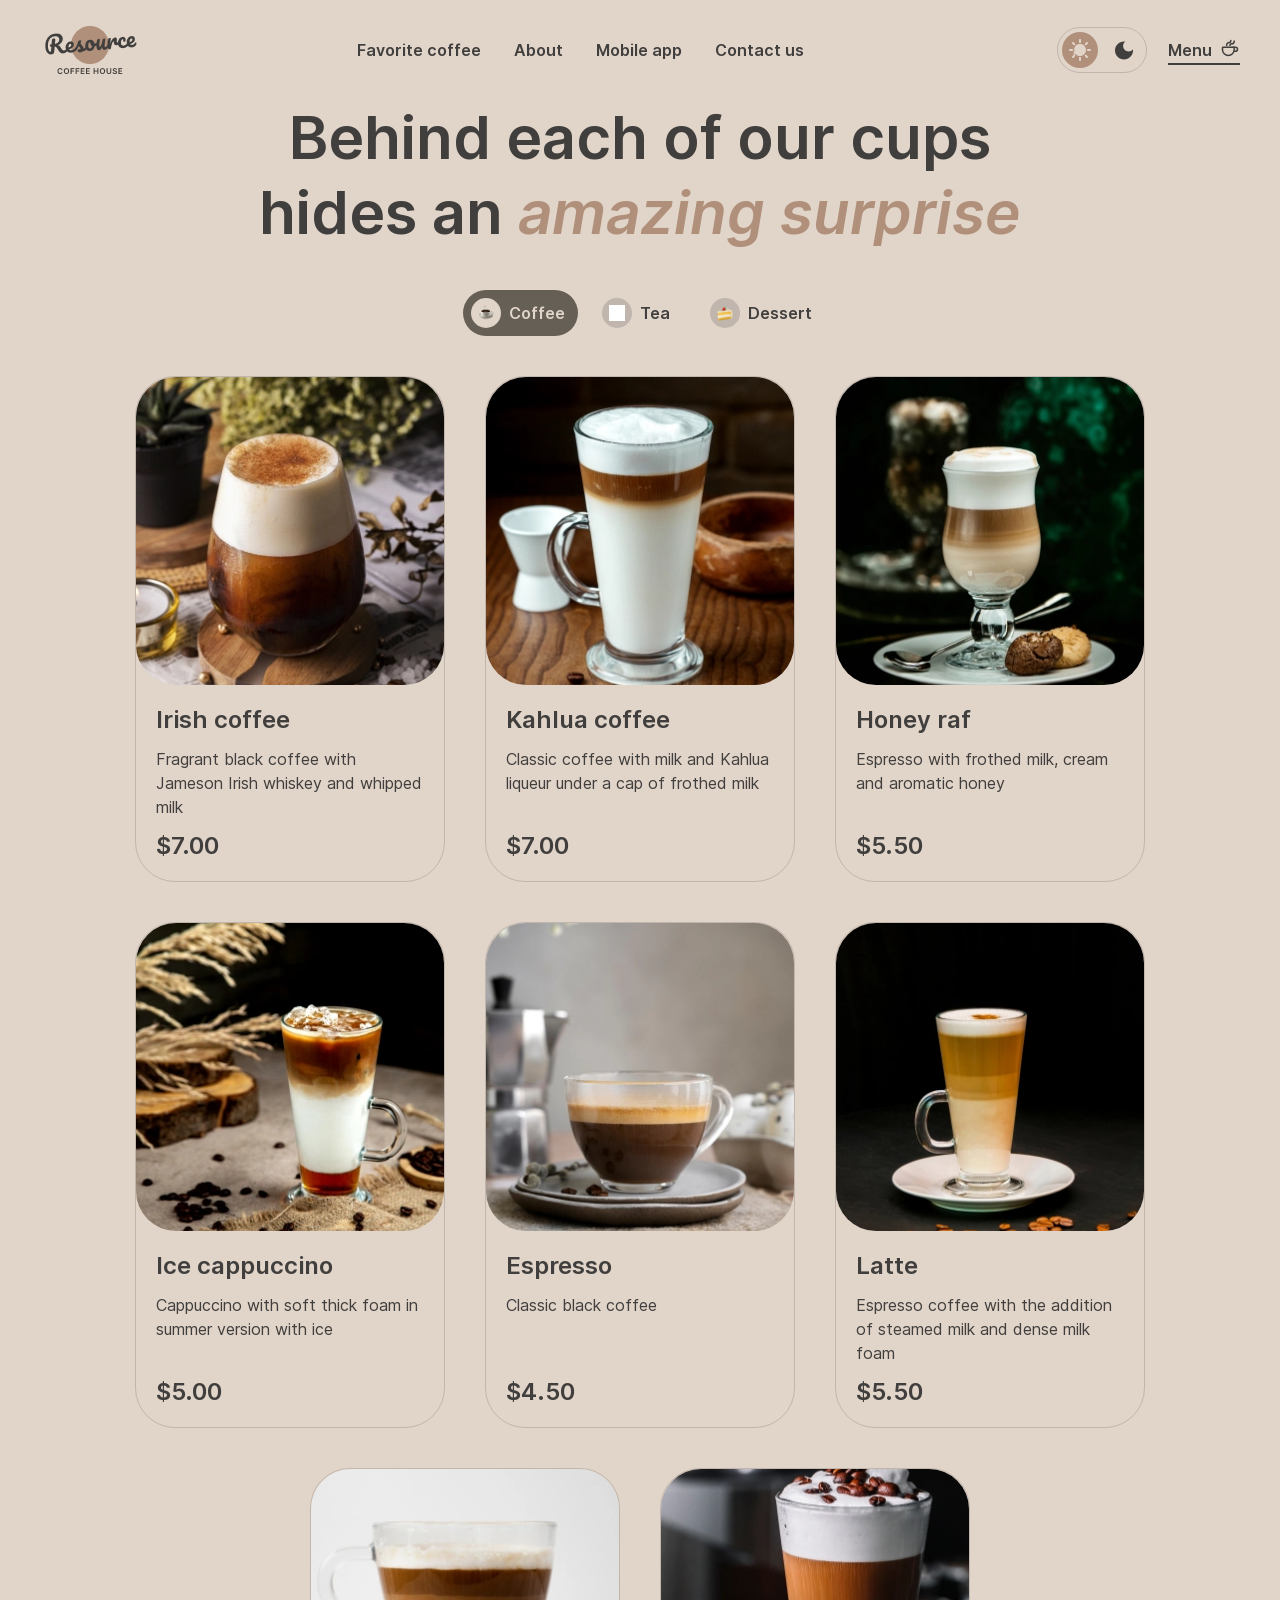
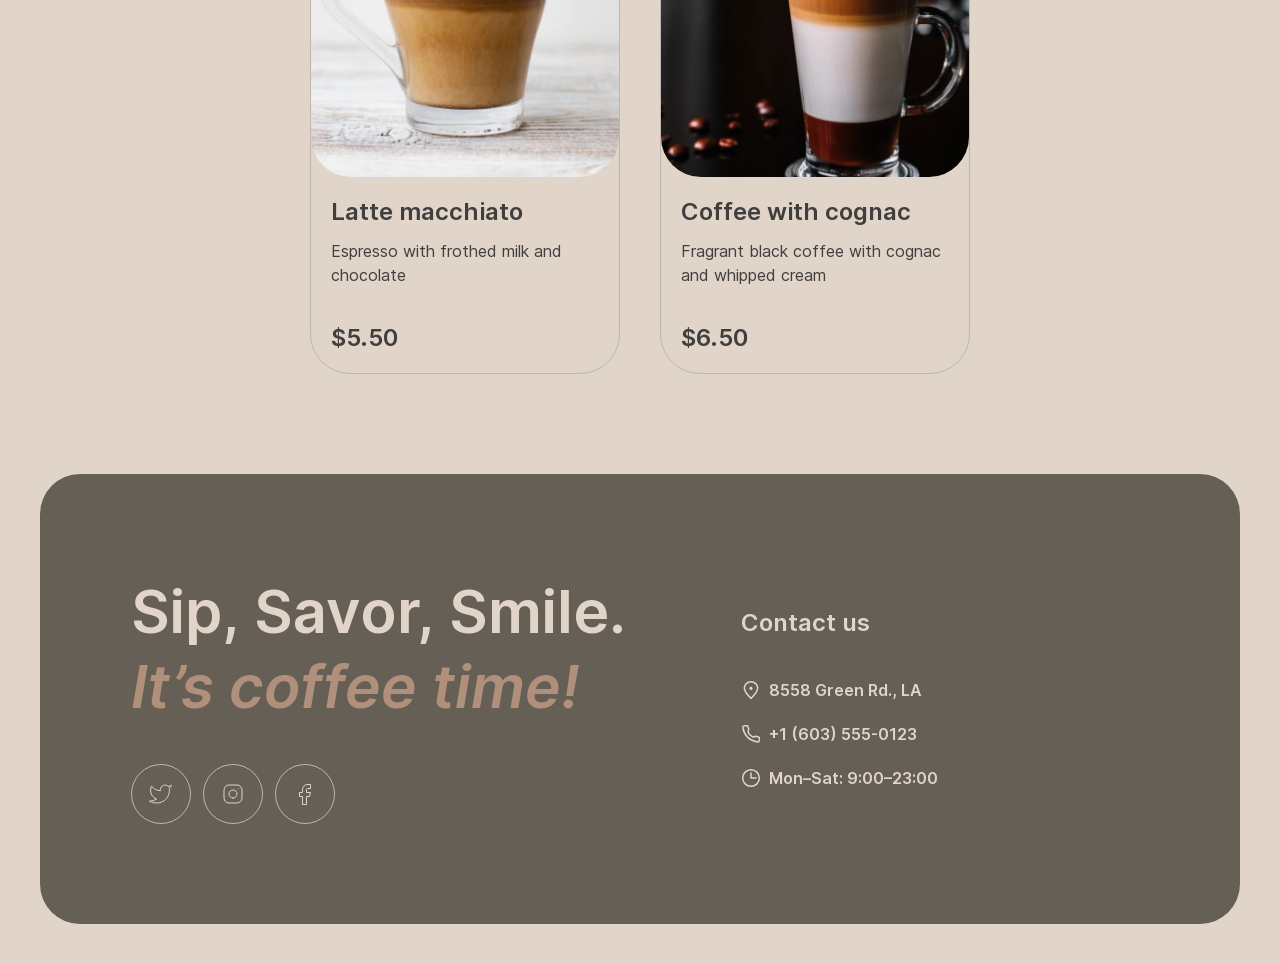
==== commit 2d878d1a: "feat: add alt to images, add sprite.svg and change html files" ====
--- a/coffee.html
+++ b/coffee.html
@@ -17,7 +17,7 @@
       }
     </script>
 
-    <script type="module" defer src="./assets/js/coffee.js"></script>
+    <script type="module" src="./assets/js/coffee.js"></script>
   </head>
   <body>
     <header class="header">
@@ -44,21 +44,7 @@
             value="light"
           />
           <label for="light-theme" class="label-light">
-            <svg
-              viewBox="0 0 22 22"
-              xmlns="http://www.w3.org/2000/svg"
-              xmlns:xlink="http://www.w3.org/1999/xlink"
-              width="22.000000"
-              height="22.000000"
-              fill="none"
-              customFrame="#000000"
-            >
-              <path
-                id="Sun"
-                d="M10 3L10 1C10 0.45 10.45 0 11 0C11.55 0 12 0.45 12 1L12 3C12 3.55 11.55 4 11 4C10.45 4 10 3.55 10 3ZM17.36 6.05L18.77 4.63C19.16 4.24 19.16 3.61 18.77 3.22C18.38 2.83 17.75 2.83 17.36 3.22L15.95 4.64C15.56 5.03 15.56 5.66 15.95 6.05C16.34 6.44 16.97 6.44 17.36 6.05ZM21 10L19 10C18.45 10 18 10.45 18 11C18 11.55 18.45 12 19 12L21 12C21.55 12 22 11.55 22 11C22 10.45 21.55 10 21 10ZM11 18C10.45 18 10 18.45 10 19L10 21C10 21.55 10.45 22 11 22C11.55 22 12 21.55 12 21L12 19C12 18.45 11.55 18 11 18ZM4.64 6.05L3.22 4.64C2.83 4.25 2.83 3.61 3.22 3.23C3.61 2.85 4.25 2.84 4.63 3.23L6.04 4.64C6.43 5.03 6.43 5.67 6.04 6.05C5.65 6.43 5.02 6.44 4.64 6.05ZM15.95 15.95C15.56 16.34 15.56 16.98 15.95 17.36L17.36 18.77C17.75 19.16 18.39 19.16 18.77 18.77C19.16 18.38 19.16 17.74 18.77 17.36L17.36 15.95C16.98 15.56 16.34 15.56 15.95 15.95ZM1 12L3 12C3.55 12 4 11.55 4 11C4 10.45 3.55 10 3 10L1 10C0.45 10 0 10.45 0 11C0 11.55 0.45 12 1 12ZM4.64 18.78L6.05 17.37C6.44 16.98 6.44 16.34 6.05 15.96C5.66 15.58 5.02 15.57 4.64 15.96L3.23 17.37C2.84 17.76 2.84 18.4 3.23 18.78C3.61 19.17 4.25 19.17 4.64 18.78ZM11 5C7.69 5 5 7.69 5 11C5 14.31 7.69 17 11 17C14.31 17 17 14.31 17 11C17 7.69 14.31 5 11 5Z"
-                fill-rule="evenodd"
-              />
-            </svg>
+            <svg class="icon"><use href="./assets/sprite.svg#sun"></use></svg>
           </label>
           <input
             class="input-header"
@@ -68,64 +54,13 @@
             value="dark"
           />
           <label for="dark-theme" class="label-dark">
-            <svg
-              viewBox="0 0 18 18"
-              xmlns="http://www.w3.org/2000/svg"
-              xmlns:xlink="http://www.w3.org/1999/xlink"
-              width="18.000000"
-              height="18.000000"
-              fill="none"
-              customFrame="#000000"
-            >
-              <path
-                id="Moon"
-                d="M9 0C4.03 0 0 4.03 0 9C0 13.97 4.03 18 9 18C13.97 18 18 13.97 18 9C18 8.54 17.96 8.08 17.9 7.64C16.92 9.01 15.32 9.9 13.5 9.9C10.52 9.9 8.1 7.48 8.1 4.5C8.1 2.69 8.99 1.08 10.36 0.0999999C9.92 0.0399999 9.46 0 9 0Z"
-                fill-rule="nonzero"
-              />
-            </svg>
+            <svg class="icon"><use href="./assets/sprite.svg#moon"></use></svg>
           </label>
         </div>
         <a class="link-menu active" href="#"
           >Menu
-          <svg
-            viewBox="0 0 20 20"
-            xmlns="http://www.w3.org/2000/svg"
-            xmlns:xlink="http://www.w3.org/1999/xlink"
-            width="20.000000"
-            height="20.000000"
-            fill="none"
-          >
-            <path
-              id="Vector"
-              d="M0 7.73333C0 8.0647 0.268629 8.33333 0.6 8.33333L11.0667 8.33333C11.398 8.33333 11.6667 8.0647 11.6667 7.73333L11.6667 5.83333C11.6667 2.61167 9.05499 0 5.83333 0C2.61167 0 0 2.61167 0 5.83333L0 7.73333Z"
-              stroke-linecap="round"
-              stroke-linejoin="round"
-              stroke-width="1.500000"
-              transform="matrix(-1,0,0,-1,14.167,17.5)"
-            />
-            <path
-              id="Vector 13"
-              d="M4.16667 4.58333C4.16667 3.75 3.57143 2.91667 2.38095 2.91667C1.06599 2.91667 0 1.85068 0 0.535714L0 0"
-              stroke-linecap="round"
-              stroke-linejoin="round"
-              stroke-width="1.500000"
-              transform="matrix(-1,0,0,1,14.167,2.91675)"
-            />
-            <path
-              id="Vector 14"
-              d="M4.16667 5L4.16667 4.58333C4.16667 3.20262 3.04738 2.08333 1.66667 2.08333C0.746192 2.08333 0 1.33714 0 0.416667L0 0"
-              stroke-linecap="round"
-              stroke-linejoin="round"
-              stroke-width="1.500000"
-              transform="matrix(-1,0,0,1,10.833,2.5)"
-            />
-            <path
-              id="Vector"
-              d="M13.333 9.16675L15.4163 9.16675C16.5669 9.16675 17.4997 10.0995 17.4997 11.2501C17.4997 12.4007 16.5669 13.3334 15.4163 13.3334L14.1663 13.3334"
-              stroke-linecap="round"
-              stroke-linejoin="round"
-              stroke-width="1.500000"
-            />
+          <svg class="icon">
+            <use href="./assets/sprite.svg#coffee-cup"></use>
           </svg>
         </a>
         <button class="burger-button"></button>
@@ -175,28 +110,8 @@
         </div>
         <div class="container-cards"></div>
         <button class="button-refresh">
-          <svg
-            viewBox="0 0 24 24"
-            xmlns="http://www.w3.org/2000/svg"
-            xmlns:xlink="http://www.w3.org/1999/xlink"
-            width="24.000000"
-            height="24.000000"
-            fill="none"
-          >
-            <path
-              id="Ellipse"
-              d="M21.8883 13.5C21.1645 18.3113 17.013 22 12 22C6.47715 22 2 17.5228 2 12C2 6.47715 6.47715 2 12 2C16.1006 2 19.6248 4.46819 21.1679 8"
-              stroke-linecap="round"
-              stroke-linejoin="round"
-              stroke-width="1.000000"
-            />
-            <path
-              id="Ellipse"
-              d="M17 8L21.4 8C21.7314 8 22 7.73137 22 7.4L22 3"
-              stroke-linecap="round"
-              stroke-linejoin="round"
-              stroke-width="1.000000"
-            />
+          <svg class="icon icon-twitter">
+            <use href="./assets/sprite.svg#refresh"></use>
           </svg>
         </button>
       </section>
@@ -210,75 +125,22 @@
         <ul class="social-link-list">
           <li class="social-link-item">
             <a class="social-link-link" href="#"
-              ><svg
-                viewBox="0 0 23 18.949"
-                xmlns="http://www.w3.org/2000/svg"
-                xmlns:xlink="http://www.w3.org/1999/xlink"
-                width="23.000000"
-                height="18.948975"
-                fill="none"
-                customFrame="#000000"
-              >
-                <path
-                  id="Vector"
-                  d="M19.36 2.04518C18.7577 1.35269 17.9573 0.861875 17.067 0.639109C16.1767 0.416343 15.2395 0.472378 14.3821 0.799636C13.5247 1.12689 12.7884 1.70958 12.273 2.4689C11.7575 3.22821 11.4877 4.12752 11.5 5.04518L11.5 6.04518C9.74263 6.09075 8.00127 5.701 6.43101 4.91063C4.86074 4.12026 3.51032 2.95382 2.5 1.51518C2.5 1.51518 -1.5 10.5152 7.5 14.5152C5.44053 15.9131 2.98716 16.6141 0.5 16.5152C9.5 21.5152 20.5 16.5152 20.5 5.01518C20.4991 4.73664 20.4723 4.45878 20.42 4.18518C21.4406 3.17868 22.5 0.515183 22.5 0.515183C22.5 0.515183 20.4821 1.70729 19.36 2.04518Z"
-                  fill-rule="nonzero"
-                  stroke-linecap="round"
-                  stroke-linejoin="round"
-                  stroke-width="1.000000"
-                />
+              ><svg class="icon icon-twitter">
+                <use href="./assets/sprite.svg#twitter"></use>
               </svg>
             </a>
           </li>
           <li class="social-link-item">
             <a class="social-link-link" href="#">
-              <svg
-                viewBox="0 0 24 24"
-                xmlns="http://www.w3.org/2000/svg"
-                width="24"
-                height="24"
-                fill="none"
-                stroke="currentColor"
-                stroke-width="1"
-              >
-                <path
-                  id="Vector"
-                  d="M12 16C9.79086 16 8 14.2091 8 12C8 9.79086 9.79086 8 12 8C14.2091 8 16 9.79086 16 12C16 14.2091 14.2091 16 12 16Z"
-                  stroke-linecap="round"
-                  stroke-linejoin="round"
-                />
-                <path
-                  id="Vector"
-                  d="M3 16C3 18.7614 5.23858 21 8 21L16 21C18.7614 21 21 18.7614 21 16L21 8C21 5.23858 18.7614 3 16 3L8 3C5.23858 3 3 5.23858 3 8L3 16Z"
-                />
-                <path
-                  id="Vector"
-                  d="M17.5 6.51L17.51 6.5"
-                  stroke-linecap="round"
-                  stroke-linejoin="round"
-                />
+              <svg class="icon icon-instagram">
+                <use href="./assets/sprite.svg#instagram"></use>
               </svg>
             </a>
           </li>
           <li class="social-link-item">
             <a class="social-link-link" href="#">
-              <svg
-                viewBox="0 0 12 21"
-                xmlns="http://www.w3.org/2000/svg"
-                xmlns:xlink="http://www.w3.org/1999/xlink"
-                width="12.000000"
-                height="21.000000"
-                fill="none"
-                customFrame="#000000"
-              >
-                <path
-                  id="Vector"
-                  d="M8.5 0.5C7.17392 0.5 5.90215 1.02678 4.96447 1.96447C4.02678 2.90215 3.5 4.17392 3.5 5.5L3.5 8.5L0.5 8.5L0.5 12.5L3.5 12.5L3.5 20.5L7.5 20.5L7.5 12.5L10.5 12.5L11.5 8.5L7.5 8.5L7.5 5.5C7.5 5.23478 7.60536 4.98043 7.79289 4.79289C7.98043 4.60536 8.23478 4.5 8.5 4.5L11.5 4.5L11.5 0.5L8.5 0.5Z"
-                  fill-rule="nonzero"
-                  stroke-linecap="round"
-                  stroke-linejoin="round"
-                  stroke-width="1.000000"
-                />
+              <svg class="icon icon-facebook">
+                <use href="./assets/sprite.svg#facebook"></use>
               </svg>
             </a>
           </li>
@@ -288,111 +150,30 @@
         <h3 class="heading-contacts">Contact us</h3>
         <ul class="contacts-list">
           <li class="contacts-item">
-            <a class="contacts-link" href="#">
-              <svg
-                viewBox="0 0 20 20"
-                xmlns="http://www.w3.org/2000/svg"
-                xmlns:xlink="http://www.w3.org/1999/xlink"
-                width="20.000000"
-                height="20.000000"
-                fill="none"
-              >
-                <rect
-                  id="pin-alt"
-                  width="20.000000"
-                  height="20.000000"
-                  x="0.000000"
-                  y="0.000000"
-                />
-                <path
-                  id="Ellipse"
-                  d="M9.99967 18.3332C9.99967 18.3332 3.33301 12.0151 3.33301 8.33317C3.33301 4.65127 6.31778 1.6665 9.99967 1.6665C13.6816 1.6665 16.6663 4.65127 16.6663 8.33317C16.6663 12.0151 9.99967 18.3332 9.99967 18.3332Z"
-                  fill-rule="nonzero"
-                  stroke="rgb(225,212,201)"
-                  stroke-width="1.500000"
-                />
-                <path
-                  id="Vector"
-                  d="M10.0003 9.16667C10.4606 9.16667 10.8337 8.79357 10.8337 8.33333C10.8337 7.8731 10.4606 7.5 10.0003 7.5C9.54009 7.5 9.16699 7.8731 9.16699 8.33333C9.16699 8.79357 9.54009 9.16667 10.0003 9.16667Z"
-                  fill="rgb(225,212,201)"
-                  fill-rule="nonzero"
-                />
-                <path
-                  id="Vector"
-                  d="M10.0003 9.16667C9.54009 9.16667 9.16699 8.79357 9.16699 8.33333C9.16699 7.8731 9.54009 7.5 10.0003 7.5C10.4606 7.5 10.8337 7.8731 10.8337 8.33333C10.8337 8.79357 10.4606 9.16667 10.0003 9.16667Z"
-                  fill-rule="nonzero"
-                  stroke="rgb(225,212,201)"
-                  stroke-linecap="round"
-                  stroke-linejoin="round"
-                  stroke-width="1.500000"
-                />
+            <a
+              class="contacts-link"
+              href="https://www.google.com/maps/place/44%C2%B002'12.2%22N+123%C2%B007'31.7%22W/@44.0367104,-123.1280595,17z/data=!3m1!4b1!4m4!3m3!8m2!3d44.0367104!4d-123.1254846?entry=ttu&g_ep=EgoyMDI2MDkxNi4wIKXMDSoASAFQAw%3D%3D"
+              target="_blank"
+              rel="noopener noreferrer"
+            >
+              <svg class="icon icon-facebook">
+                <use href="./assets/sprite.svg#pin-alt"></use>
               </svg>
               <span>8558 Green Rd., LA</span>
             </a>
           </li>
           <li class="contacts-item">
-            <a class="contacts-link" href="">
-              <svg
-                viewBox="0 0 20 20"
-                xmlns="http://www.w3.org/2000/svg"
-                xmlns:xlink="http://www.w3.org/1999/xlink"
-                width="20.000000"
-                height="20.000000"
-                fill="none"
-              >
-                <rect
-                  id="phone"
-                  width="20.000000"
-                  height="20.000000"
-                  x="0.000000"
-                  y="0.000000"
-                />
-                <path
-                  id="Path"
-                  d="M11.6665 12.9165C9.34845 11.753 7.91654 10.4165 7.08321 8.33317L7.72483 4.89142L6.51197 1.6665L3.72946 1.6665C2.60191 1.6665 1.7147 2.59979 1.90113 3.71181C2.29897 6.08478 3.37245 10.0391 6.24987 12.9165C9.27291 15.9395 13.5648 17.3312 16.1366 17.9284C17.2978 18.198 18.3332 17.2907 18.3332 16.0986L18.3332 13.4842L15.0984 12.2515L11.6665 12.9165Z"
-                  fill-rule="nonzero"
-                  stroke="rgb(225,212,201)"
-                  stroke-linecap="round"
-                  stroke-linejoin="round"
-                  stroke-width="1.500000"
-                />
+            <a class="contacts-link" href="tel:+375291234567">
+              <svg class="icon icon-facebook">
+                <use href="./assets/sprite.svg#phone"></use>
               </svg>
               <span>+1 (603) 555-0123</span>
             </a>
           </li>
           <li class="contacts-item">
             <a class="contacts-link" href="">
-              <svg
-                viewBox="0 0 20 20"
-                xmlns="http://www.w3.org/2000/svg"
-                xmlns:xlink="http://www.w3.org/1999/xlink"
-                width="20.000000"
-                height="20.000000"
-                fill="none"
-              >
-                <rect
-                  id="clock"
-                  width="20.000000"
-                  height="20.000000"
-                  x="0.000000"
-                  y="0.000000"
-                />
-                <path
-                  id="Vector"
-                  d="M10 5L10 10L15 10"
-                  stroke="rgb(225,212,201)"
-                  stroke-linecap="round"
-                  stroke-linejoin="round"
-                  stroke-width="1.500000"
-                />
-                <path
-                  id="Vector"
-                  d="M10.0003 18.3332C5.39795 18.3332 1.66699 14.6022 1.66699 9.99984C1.66699 5.39746 5.39795 1.6665 10.0003 1.6665C14.6027 1.6665 18.3337 5.39746 18.3337 9.99984C18.3337 14.6022 14.6027 18.3332 10.0003 18.3332Z"
-                  stroke="rgb(225,212,201)"
-                  stroke-linecap="round"
-                  stroke-linejoin="round"
-                  stroke-width="1.500000"
-                />
+              <svg class="icon icon-facebook">
+                <use href="./assets/sprite.svg#clock"></use>
               </svg>
               <span>Mon–Sat: 9:00–23:00</span>
             </a>
--- a/css/common.css
+++ b/css/common.css
@@ -113,7 +113,7 @@
 }
 
 @media (max-width: 768px) {
-  .body {
+  body {
     padding-inline: clamp(
       16px,
       calc(16px + (40 - 16) * ((100vw - 380px) / (768 - 380))),
--- a/css/header.css
+++ b/css/header.css
@@ -1,3 +1,9 @@
+@property --color-theme {
+  syntax: "<color>";
+  inherits: true;
+  initial-value: #403f3d;
+}
+
 .header {
   display: flex;
   justify-content: space-between;
@@ -64,8 +70,8 @@
 .input-header:checked + label {
   background-color: var(--text-accent);
 
-  svg {
-    fill: var(--text-inverse);
+  .icon {
+    --color-theme: var(--text-inverse); /*    fill: var(--text-inverse); */
   }
 }
 
@@ -80,10 +86,18 @@
   cursor: pointer;
   transition: background-color 0.3s;
 
-  svg {
-    fill: var(--text-primary);
-    transition: fill 0.3s;
-  }
+  .icon {
+    width: 22px;
+    height: 22px;
+    /*     fill: var(--text-primary); */
+    --color-theme: var(--text-primary);
+    transition: --color-theme 0.3s;
+  }
+}
+
+.label-dark .icon {
+  width: 18px;
+  height: 19px;
 }
 
 .link-menu {
@@ -103,8 +117,10 @@
     }
   }
 
-  svg {
-    stroke: var(--text-primary);
+  .icon {
+    width: 20px;
+    height: 20px;
+    --color-cup: var(--text-primary);
   }
 }
 
@@ -159,8 +175,9 @@
   .label-dark:hover {
     background-color: var(--border-inverse);
 
-    svg {
-      fill: var(--text-inverse);
+    .icon {
+      --color-theme: var(--text-inverse);
+      /*       fill: var(--text-inverse); */
     }
   }
 
--- a/css/coffee.css
+++ b/css/coffee.css
@@ -84,9 +84,9 @@
   flex-grow: 1;
   display: flex;
   flex-direction: column;
-  gap: 20px;
   align-items: stretch;
   max-width: 310px;
+  min-height: 506px;
   border: 1px solid var(--border-primary);
   border-radius: 40px;
   cursor: pointer;
@@ -122,7 +122,7 @@
   }
 
   .card-text {
-    line-height: 125%;
+    line-height: 150%;
     letter-spacing: 0;
   }
 }
@@ -137,7 +137,9 @@
   border-radius: 50%;
   border: 1px solid var(--border-inverse);
 
-  svg {
+  .icon {
+    width: 24px;
+    height: 24px;
     stroke: var(--text-primary);
   }
 }
--- a/css/footer.css
+++ b/css/footer.css
@@ -47,9 +47,24 @@
     border-color 0.3s,
     background-color 0.3s;
 
-  svg {
+  .icon {
     stroke: var(--text-inverse);
     transition: 0.3s;
+  }
+
+  .icon-twitter {
+    width: 23px;
+    height: 20px;
+  }
+
+  .icon-instagram {
+    width: 24px;
+    height: 24px;
+  }
+
+  .icon-facebook {
+    width: 12px;
+    height: 21px;
   }
 }
 
@@ -76,6 +91,12 @@
   font-weight: 600;
   line-height: 150%;
   letter-spacing: 0;
+
+  .icon {
+    width: 20px;
+    height: 20px;
+    stroke: var(--text-inverse);
+  }
 }
 
 .contacts-link::after {
@@ -98,7 +119,7 @@
     border-color: var(--bgc-page);
     background-color: var(--bgc-page);
 
-    svg {
+    .icon {
       stroke: var(--text-primary);
     }
   }
@@ -132,5 +153,17 @@
       calc(40px + (100 - 40) * ((100vw - 380px) / (768 - 380))),
       100px
     );
+
+    .title-section {
+      max-width: 300px;
+    }
   }
 }
+
+@media (max-width: 485px) {
+  .footer {
+    .title-section {
+      max-width: 300px;
+    }
+  }
+}
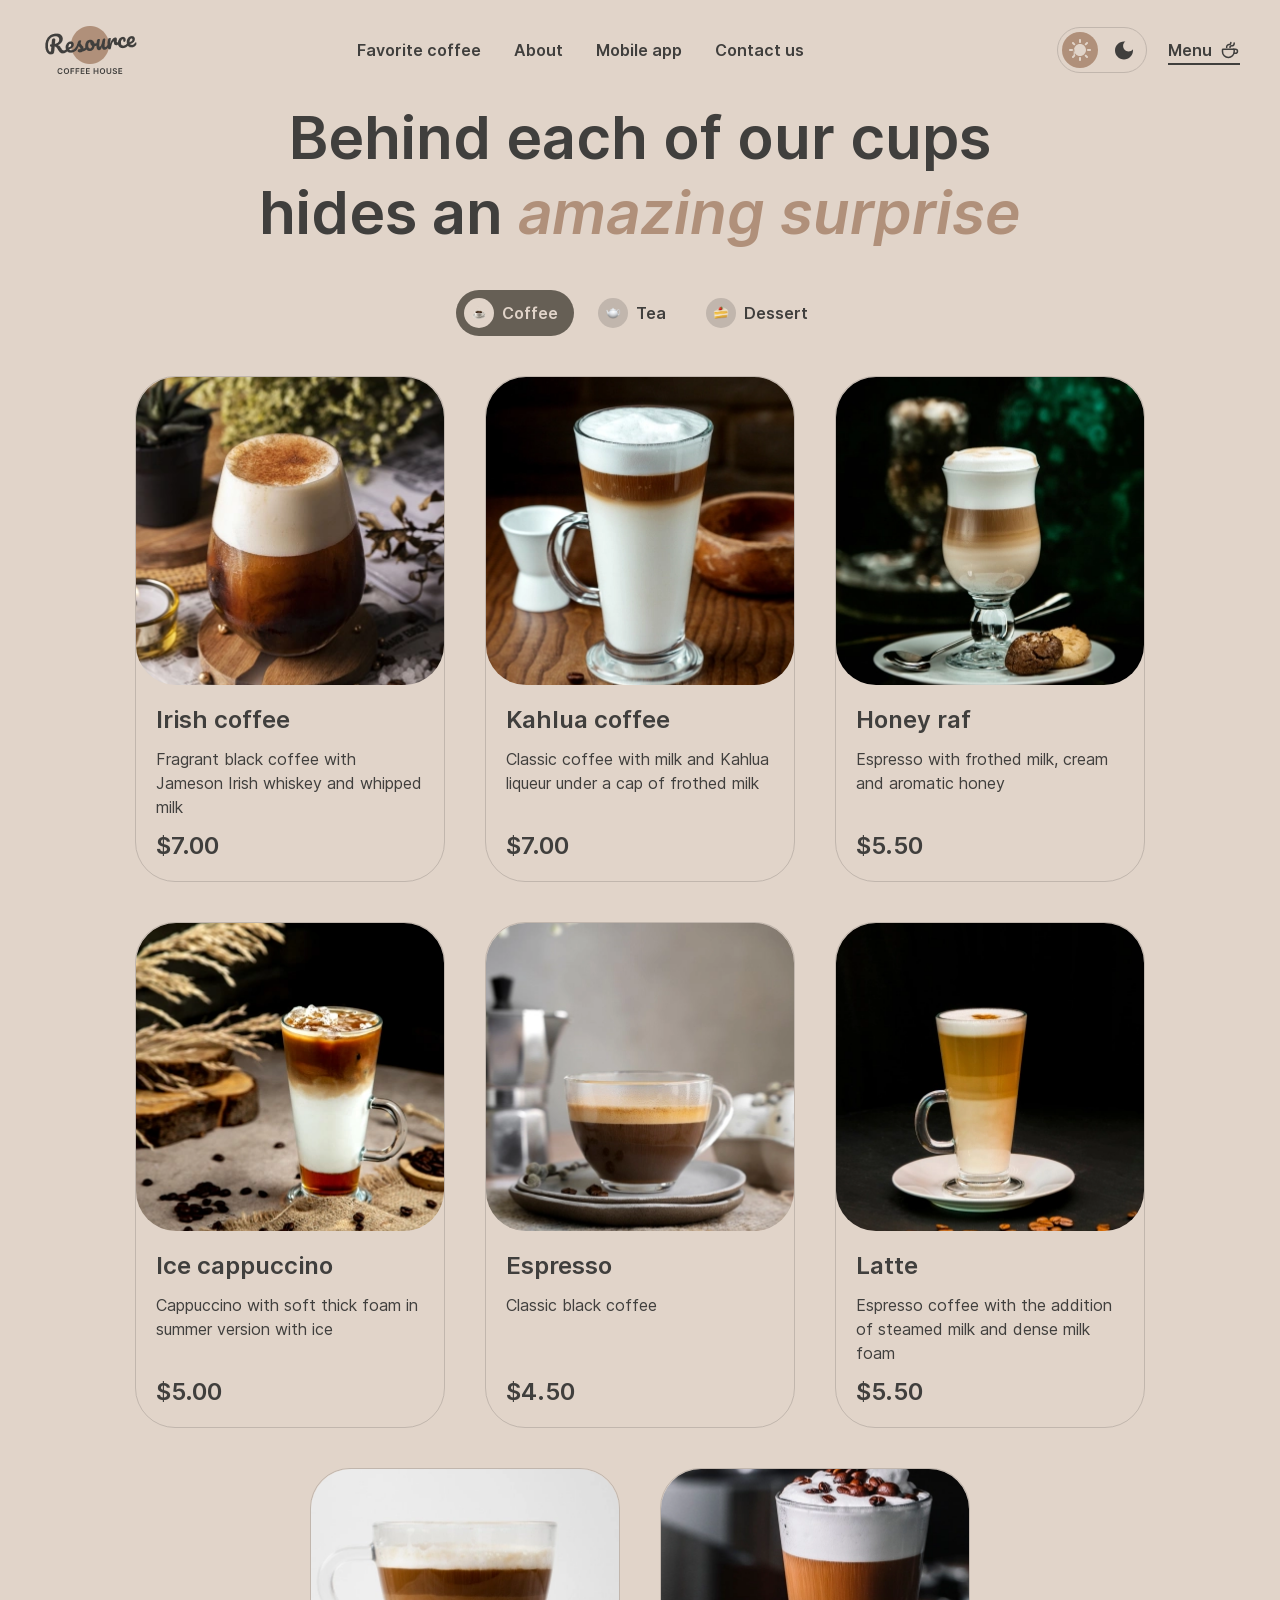
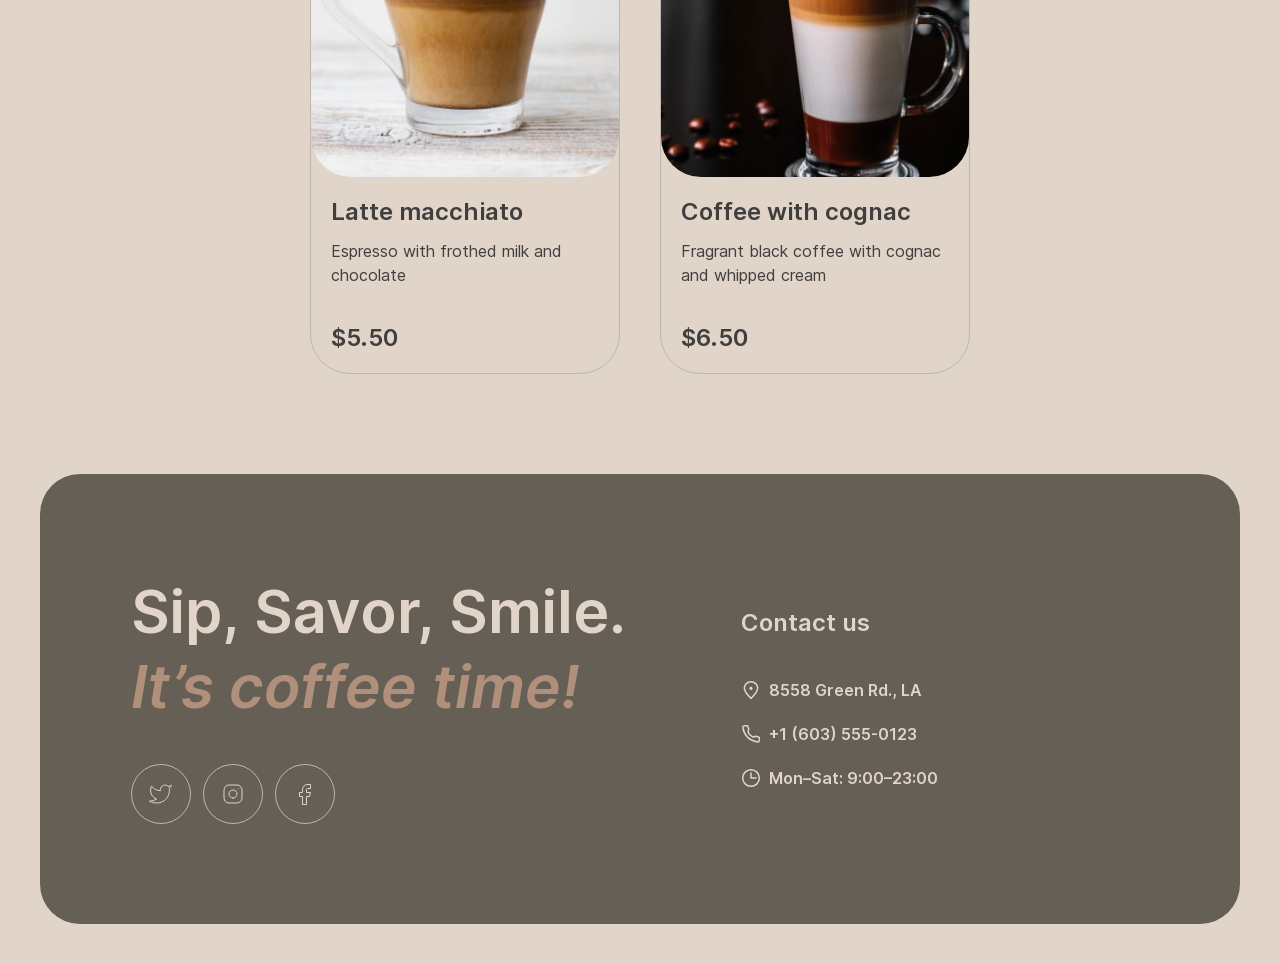
==== commit 7a7ea657: "feat: implement burger menu" ====
--- a/coffee.html
+++ b/coffee.html
@@ -32,6 +32,14 @@
             <a href="./index.html#mobile-apps">Mobile app</a>
           </li>
           <li class="nav-item"><a href="#footer">Contact us</a></li>
+          <li class="nav-item nav-item-menu">
+            <a class="link-menu nav-burger" href="./coffee.html"
+              >Menu
+              <svg class="icon burger-menu-cup">
+                <use href="./assets/sprite.svg#coffee-cup"></use>
+              </svg>
+            </a>
+          </li>
         </ul>
       </nav>
       <div class="header-actions">
--- a/css/header.css
+++ b/css/header.css
@@ -5,6 +5,7 @@
 }
 
 .header {
+  position: relative;
   display: flex;
   justify-content: space-between;
   align-items: center;
@@ -29,8 +30,12 @@
   );
 }
 
+.nav-item-menu {
+  display: none;
+}
+
 .nav-item a {
-  display: block;
+  display: flex;
   font-size: 1rem;
   font-weight: 600;
   line-height: 150%;
@@ -71,7 +76,7 @@
   background-color: var(--text-accent);
 
   .icon {
-    --color-theme: var(--text-inverse); /*    fill: var(--text-inverse); */
+    --color-theme: var(--text-inverse);
   }
 }
 
@@ -103,6 +108,7 @@
 .link-menu {
   position: relative;
   display: flex;
+  align-items: center;
   gap: 8px;
   font-weight: 600;
   line-height: 150%;
@@ -121,6 +127,11 @@
     width: 20px;
     height: 20px;
     --color-cup: var(--text-primary);
+  }
+
+  .burger-menu-cup {
+    width: 40px;
+    height: 40px;
   }
 }
 
@@ -153,7 +164,11 @@
   left: 50%;
   transform: translateX(-50%);
   width: 16px;
+  height: 1px;
+  background-color: var(--text-primary);
   border: 1px solid var(--text-primary);
+
+  transition: 0.3s ease;
 }
 
 .burger-button::before {
@@ -161,7 +176,29 @@
 }
 
 .burger-button::after {
-  bottom: 17px;
+  top: 24px;
+}
+
+body.menu-open {
+  overflow: hidden;
+
+  main {
+    visibility: hidden;
+  }
+
+  .header-nav {
+    transform: translateX(0);
+  }
+
+  .burger-button::before {
+    top: 50%;
+    transform: translate(-50%, -50%) rotate(-45deg);
+  }
+
+  .burger-button::after {
+    top: 50%;
+    transform: translate(-50%, -50%) rotate(45deg);
+  }
 }
 
 /* Media */
@@ -177,7 +214,6 @@
 
     .icon {
       --color-theme: var(--text-inverse);
-      /*       fill: var(--text-inverse); */
     }
   }
 
@@ -192,6 +228,7 @@
     width: 44px;
     height: 40px;
   }
+
   .burger-button {
     display: block;
   }
@@ -200,14 +237,37 @@
     display: none;
   }
 
-  /* Adaptive burger menu */
+  .nav-item-menu {
+    display: flex;
+  }
 
   .header-nav {
-    display: none;
+    position: fixed;
+    top: 100px;
+    left: 0;
+    width: 100%;
+    height: calc(100vh - 100px);
+    transform: translateX(100%);
+    background-color: var(--bgc-page);
+
+    display: flex;
+    justify-content: center;
+    align-items: center;
+    z-index: 100;
+
+    transition: transform 0.3s ease;
   }
 
   .nav-list {
+    display: flex;
+    flex-direction: column;
+    align-items: center;
     gap: 60px;
+  }
+
+  .nav-item a {
+    font-size: 2rem;
+    line-height: 125%;
   }
 
   .header-actions {
--- a/css/coffee.css
+++ b/css/coffee.css
@@ -21,8 +21,6 @@
   align-items: center;
   gap: 8px;
   padding: 8px 16px 8px 8px;
-  width: 100%;
-  max-width: 115px;
   border-radius: 100px;
   cursor: pointer;
   transition: background-color 0.3s;
@@ -41,15 +39,15 @@
   }
 
   .icon-wrapper-coffee {
-    background-image: url("../assets/images/icons/coffe-icon.png");
+    background-image: url("../assets/images/icons/coffee-icon.webp");
   }
 
   .icon-wrapper-tea {
-    background-image: url("../assets/images/icons/tea-icon.png");
+    background-image: url("../assets/images/icons/tea-icon.webp");
   }
 
   .icon-wrapper-dessert {
-    background-image: url("../assets/images/icons/dessert-icon.png");
+    background-image: url("../assets/images/icons/dessert-icon.webp");
   }
 
   .switch-text {
